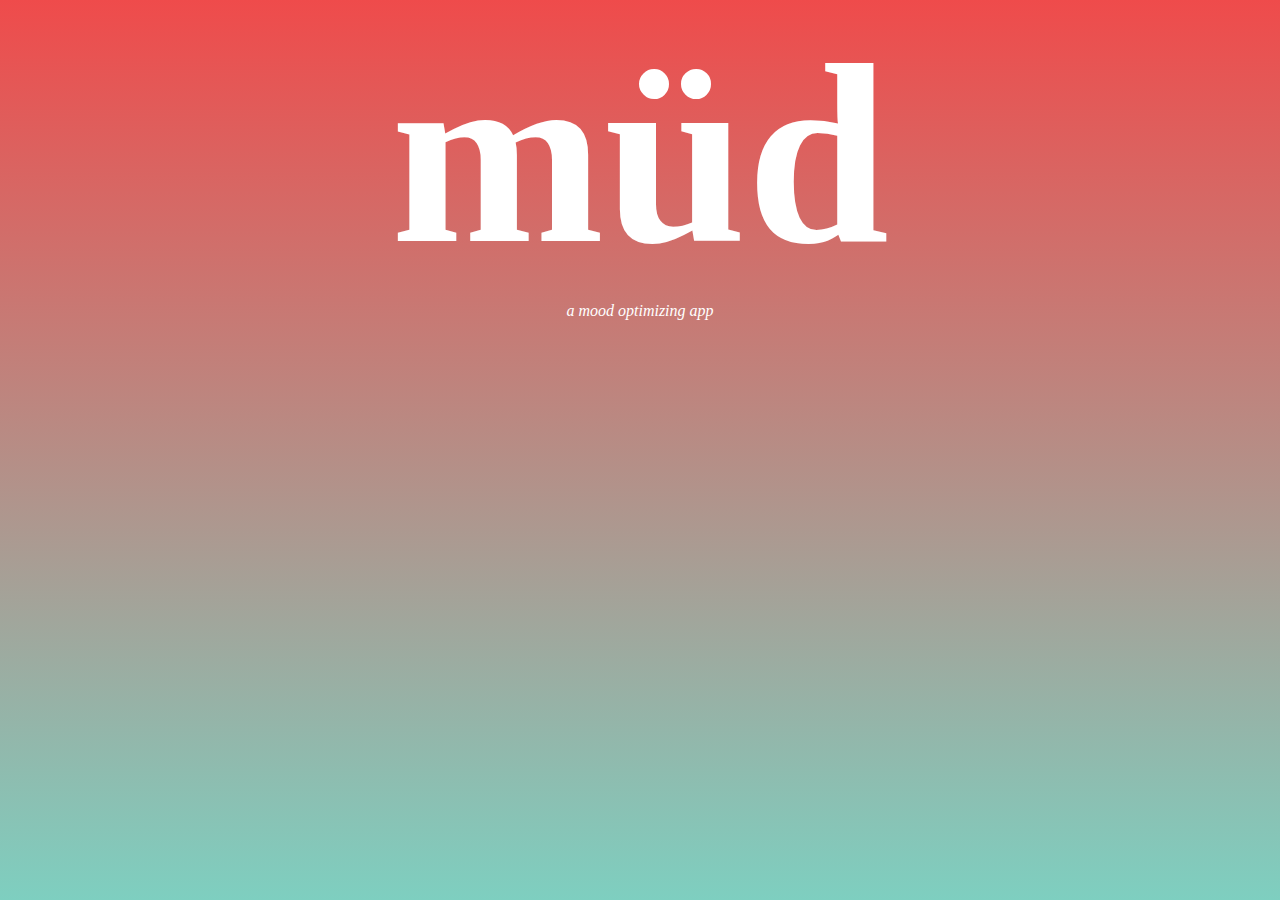
==== public/index.html @ 8aef66c0 "Created basic placeholder site" ====
<html><head></head><body style="
    background: linear-gradient(180deg, #EF4B4B, #7ECFC0);
    display: flex;
    flex-direction: column;
    align-items: center;
">


    <div style="
    font-size: 256px;
    font-family: &quot;roboto&quot;;
    font-weight: bold;
    color: white;
">müd</div>
    <i style="font-family: &quot;roboto&quot;;color: white;">a mood optimizing app</i>

</body></html>
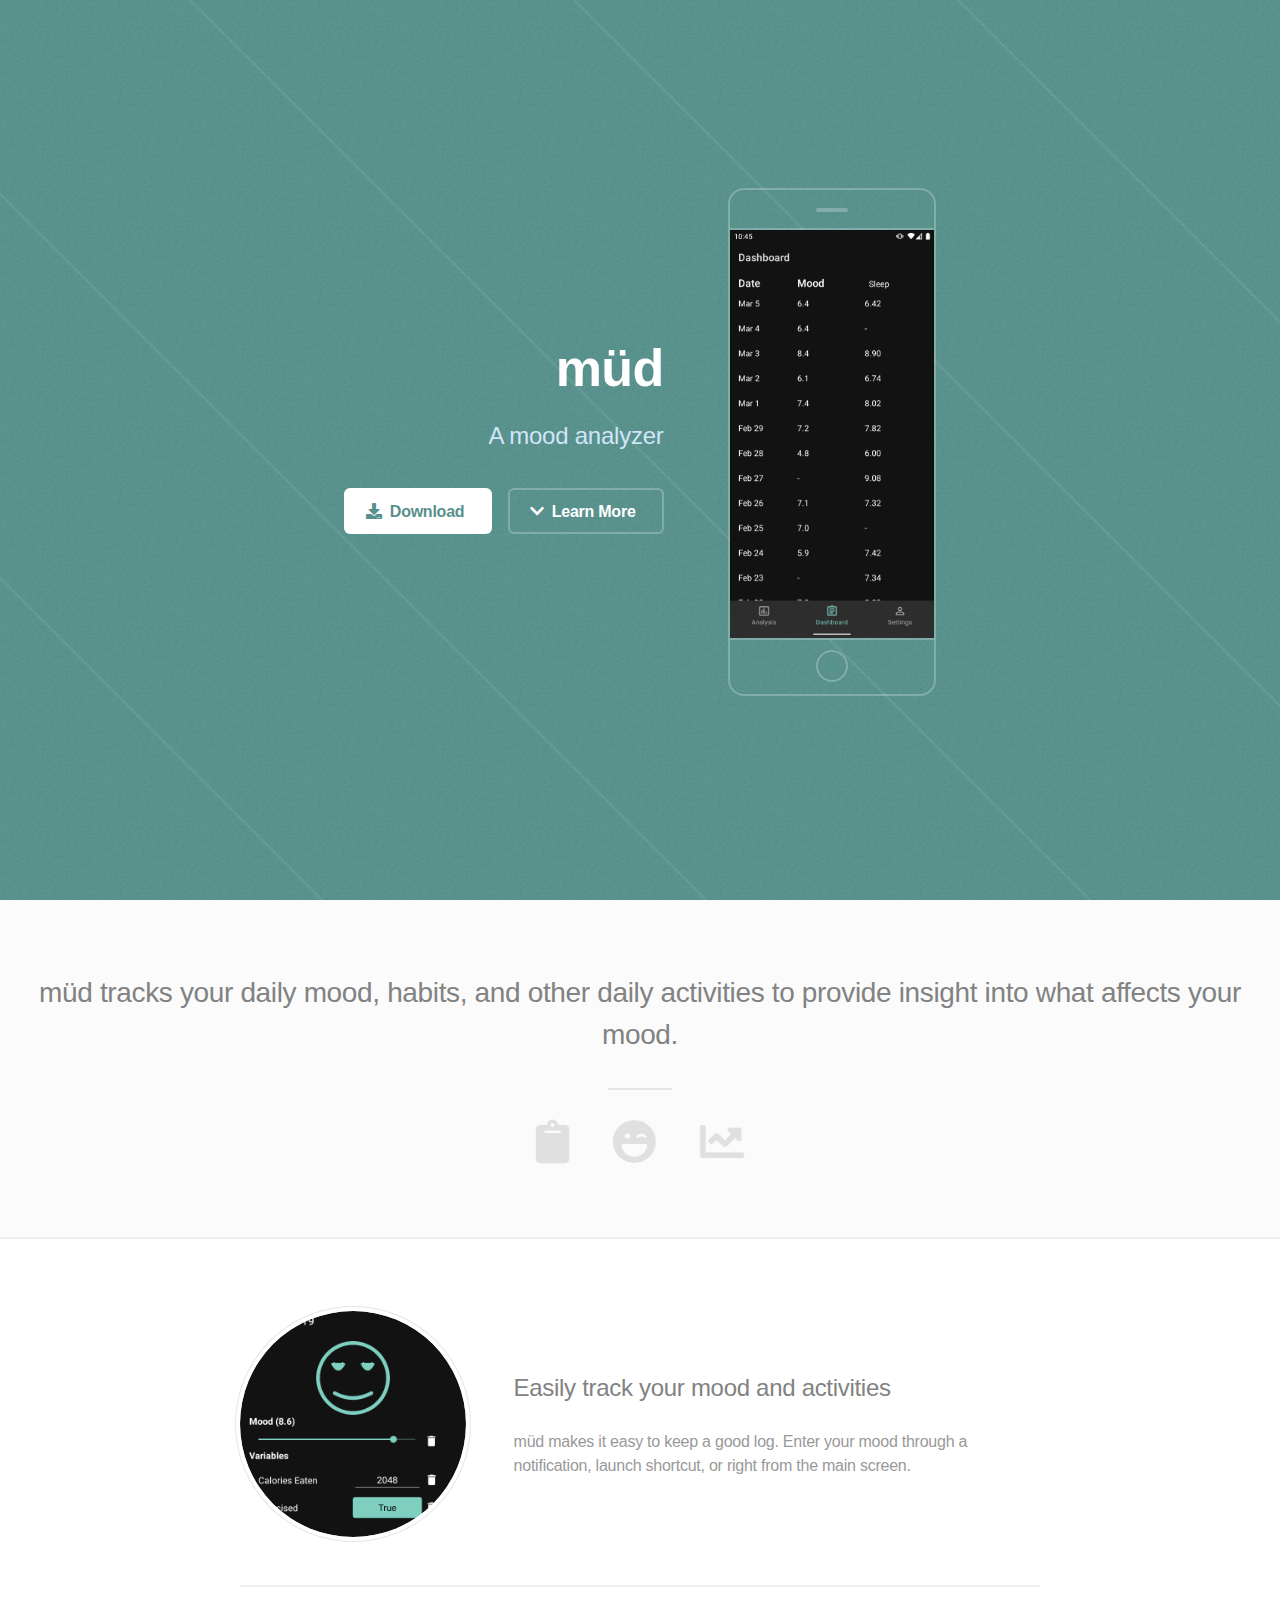
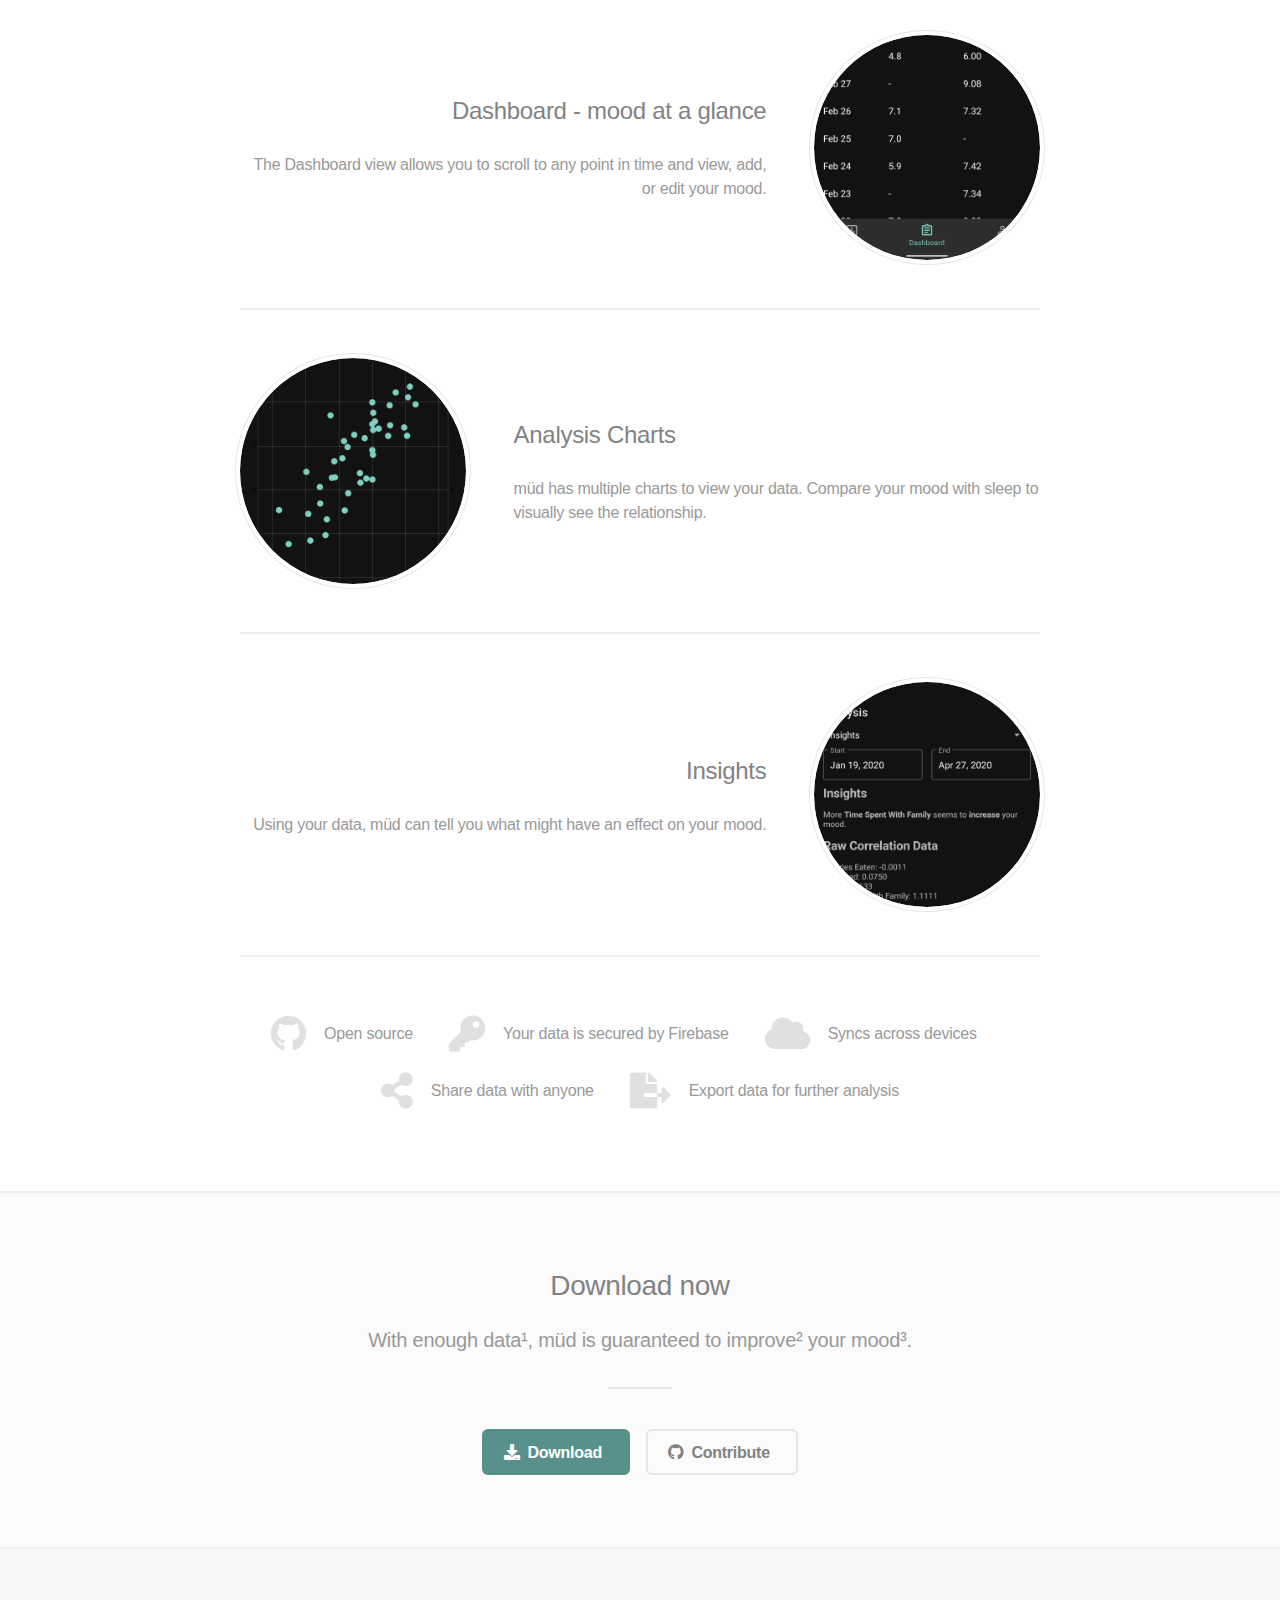
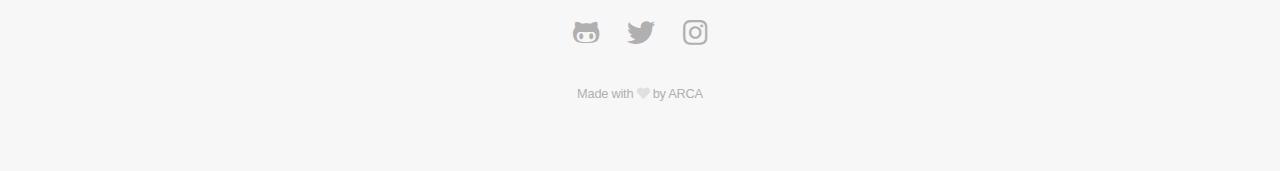
==== commit 41cbda31: "Update main site" ====
--- a/public/index.html
+++ b/public/index.html
@@ -1,17 +1,435 @@
-<html><head></head><body style="
-    background: linear-gradient(180deg, #EF4B4B, #7ECFC0);
-    display: flex;
-    flex-direction: column;
-    align-items: center;
-">
-
-
-    <div style="
-    font-size: 256px;
-    font-family: &quot;roboto&quot;;
-    font-weight: bold;
-    color: white;
-">müd</div>
-    <i style="font-family: &quot;roboto&quot;;color: white;">a mood optimizing app</i>
-
-</body></html>+<!DOCTYPE HTML>
+<!--
+	Fractal by HTML5 UP
+	html5up.net | @ajlkn
+	Free for personal and commercial use under the CCA 3.0 license (html5up.net/license)
+-->
+<html>
+	<head>
+		<title>müd by ARCA Industries</title>
+		<meta charset="utf-8" />
+		<meta name="viewport" content="width=device-width, initial-scale=1, user-scalable=no" />
+		<link rel="stylesheet" href="assets/css/main.css" />
+		<link rel="icon" type="image/png" href="assets/ic_launcher.png">
+		<noscript><link rel="stylesheet" href="assets/css/noscript.css" /></noscript>
+	</head>
+	<body class="is-preload">
+
+		<!-- Header -->
+			<header id="header">
+				<div class="content">
+					<h1><a href="#">müd</a></h1>
+					<p>A mood analyzer</p>
+					<ul class="actions">
+						<li><a href="https://github.com/ARCA-Industries/mud/releases/latest" class="button primary icon solid fa-download">Download</a></li>
+						<li><a href="#one" class="button icon solid fa-chevron-down scrolly">Learn More</a></li>
+					</ul>
+				</div>
+				<div class="image phone"><div class="inner"><img src="images/screen.png" alt="" /></div></div>
+			</header>
+
+		<!-- One -->
+			<section id="one" class="wrapper style2 special">
+				<header class="major">
+					<h2>müd tracks your daily mood, habits, and other daily activities to provide insight into what affects your mood.</h2>
+				</header>
+				<ul class="icons major">
+					<li><span class="icon solid fa-clipboard"><span class="label">Clipboard</span></span></li>
+					<li><span class="icon solid fa-laugh-wink"><span class="label">Smile</span></span></li>
+					<li><span class="icon solid fa-chart-line"><span class="label">Analytics</span></span></li>
+				</ul>
+			</section>
+
+		<!-- Two -->
+			<section id="two" class="wrapper">
+				<div class="inner alt">
+					<section class="spotlight">
+						<div class="image"><img src="images/pic01.png" alt="" /></div>
+						<div class="content">
+							<h3>Easily track your mood and activities</h3>
+							<p>müd makes it easy to keep a good log. Enter your mood through a notification, launch shortcut, or right from the main screen.</p>
+						</div>
+					</section>
+					<section class="spotlight">
+						<div class="image"><img src="images/pic02.png" alt="" /></div>
+						<div class="content">
+							<h3>Dashboard - mood at a glance</h3>
+							<p>The Dashboard view allows you to scroll to any point in time and view, add, or edit your mood.</p>
+						</div>
+					</section>
+					<section class="spotlight">
+						<div class="image"><img src="images/pic03.png" alt="" /></div>
+						<div class="content">
+							<h3>Analysis Charts</h3>
+							<p>müd has multiple charts to view your data. Compare your mood with sleep to visually see the relationship.</p>
+						</div>
+					</section>				<section class="spotlight">
+						<div class="image"><img src="images/pic04.png" alt="" /></div>
+						<div class="content">
+							<h3>Insights</h3>
+							<p>Using your data, müd can tell you what might have an effect on your mood.</p>
+						</div>
+					</section>
+					<section class="special">
+						<ul class="icons labeled">
+							<li><span class="icon brands fa-github"><span class="label">Open source</span></span></li>
+							<li><span class="icon solid fa-key"><span class="label">Your data is secured by Firebase</span></span></li>
+							<li><span class="icon solid fa-cloud"><span class="label">Syncs across devices</span></span></li>
+							<li><span class="icon solid fa-share-alt"><span class="label">Share data with anyone</span></span></li>
+							<li><span class="icon solid fa-file-export"><span class="label">Export data for further analysis</span></span></li>
+						</ul>
+					</section>
+				</div>
+			</section>
+
+		<!-- Three -->
+			<section id="three" class="wrapper style2 special">
+				<header class="major">
+					<h2>Download now</h2>
+					<p>With enough data¹, müd is guaranteed to improve² your mood³.</p>
+				</header>
+				<ul class="actions special">
+					<li><a href="https://github.com/ARCA-Industries/mud/releases/latest" class="button primary icon solid fa-download">Download</a></li>
+					<li><a href="https://github.com/ARCA-Industries/mud/" class="button icon brands fa-github">Contribute</a></li>
+				</ul>
+			</section>
+
+		<!-- Four -->
+		<!--
+			<section id="four" class="wrapper">
+				<div class="inner">
+
+					<header class="major">
+						<h2>Elements</h2>
+					</header>
+
+					<section>
+						<h4>Text</h4>
+						<p>This is <b>bold</b> and this is <strong>strong</strong>. This is <i>italic</i> and this is <em>emphasized</em>.
+						This is <sup>superscript</sup> text and this is <sub>subscript</sub> text.
+						This is <u>underlined</u> and this is code: <code>for (;;) { ... }</code>. Finally, <a href="#">this is a link</a>.</p>
+						<hr />
+						<header>
+							<h4>Heading with a Subtitle</h4>
+							<p>Lorem ipsum dolor sit amet nullam id egestas urna aliquam</p>
+						</header>
+						<p>Nunc lacinia ante nunc ac lobortis. Interdum adipiscing gravida odio porttitor sem non mi integer non faucibus ornare mi ut ante amet placerat aliquet. Volutpat eu sed ante lacinia sapien lorem accumsan varius montes viverra nibh in adipiscing blandit tempus accumsan.</p>
+						<header>
+							<h5>Heading with a Subtitle</h5>
+							<p>Lorem ipsum dolor sit amet nullam id egestas urna aliquam</p>
+						</header>
+						<p>Nunc lacinia ante nunc ac lobortis. Interdum adipiscing gravida odio porttitor sem non mi integer non faucibus ornare mi ut ante amet placerat aliquet. Volutpat eu sed ante lacinia sapien lorem accumsan varius montes viverra nibh in adipiscing blandit tempus accumsan.</p>
+						<hr />
+						<h2>Heading Level 2</h2>
+						<h3>Heading Level 3</h3>
+						<h4>Heading Level 4</h4>
+						<h5>Heading Level 5</h5>
+						<h6>Heading Level 6</h6>
+						<hr />
+						<h5>Blockquote</h5>
+						<blockquote>Fringilla nisl. Donec accumsan interdum nisi, quis tincidunt felis sagittis eget tempus euismod. Vestibulum ante ipsum primis in faucibus vestibulum. Blandit adipiscing eu felis iaculis volutpat ac adipiscing accumsan faucibus. Vestibulum ante ipsum primis in faucibus lorem ipsum dolor sit amet nullam adipiscing eu felis.</blockquote>
+						<h5>Preformatted</h5>
+						<pre><code>i = 0;
+
+while (!deck.isInOrder()) {
+  print 'Iteration ' + i;
+  deck.shuffle();
+  i++;
+}
+
+print 'It took ' + i + ' iterations to sort the deck.';</code></pre>
+					</section>
+
+					<section>
+						<h4>Lists</h4>
+						<div class="row">
+							<div class="col-6 col-12-medium">
+								<h5>Unordered</h5>
+								<ul>
+									<li>Dolor pulvinar etiam.</li>
+									<li>Sagittis adipiscing.</li>
+									<li>Felis enim feugiat.</li>
+								</ul>
+								<h5>Alternate</h5>
+								<ul class="alt">
+									<li>Dolor pulvinar etiam.</li>
+									<li>Sagittis adipiscing.</li>
+									<li>Felis enim feugiat.</li>
+								</ul>
+							</div>
+							<div class="col-6 col-12-medium">
+								<h5>Ordered</h5>
+								<ol>
+									<li>Dolor pulvinar etiam.</li>
+									<li>Etiam vel felis viverra.</li>
+									<li>Felis enim feugiat.</li>
+									<li>Dolor pulvinar etiam.</li>
+									<li>Etiam vel felis lorem.</li>
+									<li>Felis enim et feugiat.</li>
+								</ol>
+								<h5>Icons</h5>
+								<ul class="icons">
+									<li><a href="#" class="icon brands fa-twitter"><span class="label">Twitter</span></a></li>
+									<li><a href="#" class="icon brands fa-facebook-f"><span class="label">Facebook</span></a></li>
+									<li><a href="#" class="icon brands fa-instagram"><span class="label">Instagram</span></a></li>
+									<li><a href="#" class="icon brands fa-github"><span class="label">Github</span></a></li>
+								</ul>
+							</div>
+						</div>
+						<h5>Actions</h5>
+						<div class="row">
+							<div class="col-6 col-12-medium">
+								<ul class="actions">
+									<li><a href="#" class="button primary">Default</a></li>
+									<li><a href="#" class="button">Default</a></li>
+								</ul>
+								<ul class="actions small">
+									<li><a href="#" class="button primary small">Small</a></li>
+									<li><a href="#" class="button small">Small</a></li>
+								</ul>
+								<ul class="actions stacked">
+									<li><a href="#" class="button primary">Default</a></li>
+									<li><a href="#" class="button">Default</a></li>
+								</ul>
+								<ul class="actions stacked">
+									<li><a href="#" class="button primary small">Small</a></li>
+									<li><a href="#" class="button small">Small</a></li>
+								</ul>
+							</div>
+							<div class="col-6 col-12-medium">
+								<ul class="actions stacked">
+									<li><a href="#" class="button primary fit">Default</a></li>
+									<li><a href="#" class="button fit">Default</a></li>
+								</ul>
+								<ul class="actions stacked">
+									<li><a href="#" class="button primary small fit">Small</a></li>
+									<li><a href="#" class="button small fit">Small</a></li>
+								</ul>
+							</div>
+						</div>
+					</section>
+
+					<section>
+						<h4>Table</h4>
+						<h5>Default</h5>
+						<div class="table-wrapper">
+							<table>
+								<thead>
+									<tr>
+										<th>Name</th>
+										<th>Description</th>
+										<th>Price</th>
+									</tr>
+								</thead>
+								<tbody>
+									<tr>
+										<td>Item One</td>
+										<td>Ante turpis integer aliquet porttitor.</td>
+										<td>29.99</td>
+									</tr>
+									<tr>
+										<td>Item Two</td>
+										<td>Vis ac commodo adipiscing arcu aliquet.</td>
+										<td>19.99</td>
+									</tr>
+									<tr>
+										<td>Item Three</td>
+										<td> Morbi faucibus arcu accumsan lorem.</td>
+										<td>29.99</td>
+									</tr>
+									<tr>
+										<td>Item Four</td>
+										<td>Vitae integer tempus condimentum.</td>
+										<td>19.99</td>
+									</tr>
+									<tr>
+										<td>Item Five</td>
+										<td>Ante turpis integer aliquet porttitor.</td>
+										<td>29.99</td>
+									</tr>
+								</tbody>
+								<tfoot>
+									<tr>
+										<td colspan="2"></td>
+										<td>100.00</td>
+									</tr>
+								</tfoot>
+							</table>
+						</div>
+
+						<h5>Alternate</h5>
+						<div class="table-wrapper">
+							<table class="alt">
+								<thead>
+									<tr>
+										<th>Name</th>
+										<th>Description</th>
+										<th>Price</th>
+									</tr>
+								</thead>
+								<tbody>
+									<tr>
+										<td>Item One</td>
+										<td>Ante turpis integer aliquet porttitor.</td>
+										<td>29.99</td>
+									</tr>
+									<tr>
+										<td>Item Two</td>
+										<td>Vis ac commodo adipiscing arcu aliquet.</td>
+										<td>19.99</td>
+									</tr>
+									<tr>
+										<td>Item Three</td>
+										<td> Morbi faucibus arcu accumsan lorem.</td>
+										<td>29.99</td>
+									</tr>
+									<tr>
+										<td>Item Four</td>
+										<td>Vitae integer tempus condimentum.</td>
+										<td>19.99</td>
+									</tr>
+									<tr>
+										<td>Item Five</td>
+										<td>Ante turpis integer aliquet porttitor.</td>
+										<td>29.99</td>
+									</tr>
+								</tbody>
+								<tfoot>
+									<tr>
+										<td colspan="2"></td>
+										<td>100.00</td>
+									</tr>
+								</tfoot>
+							</table>
+						</div>
+					</section>
+
+					<section>
+						<h4>Buttons</h4>
+						<ul class="actions">
+							<li><a href="#" class="button primary">Primary</a></li>
+							<li><a href="#" class="button">Default</a></li>
+						</ul>
+						<ul class="actions">
+							<li><a href="#" class="button large">Large</a></li>
+							<li><a href="#" class="button">Default</a></li>
+							<li><a href="#" class="button small">Small</a></li>
+						</ul>
+						<ul class="actions fit">
+							<li><a href="#" class="button fit">Fit</a></li>
+							<li><a href="#" class="button primary fit">Fit</a></li>
+							<li><a href="#" class="button fit">Fit</a></li>
+						</ul>
+						<ul class="actions fit small">
+							<li><a href="#" class="button primary fit small">Fit + Small</a></li>
+							<li><a href="#" class="button fit small">Fit + Small</a></li>
+							<li><a href="#" class="button primary fit small">Fit + Small</a></li>
+						</ul>
+						<ul class="actions">
+							<li><a href="#" class="button primary icon solid fa-download">Icon</a></li>
+							<li><a href="#" class="button icon solid fa-download">Icon</a></li>
+						</ul>
+						<ul class="actions">
+							<li><span class="button primary disabled">Disabled</span></li>
+							<li><span class="button disabled">Disabled</span></li>
+						</ul>
+					</section>
+
+					<section>
+						<h4>Form</h4>
+						<form method="post" action="#">
+							<div class="row gtr-uniform">
+								<div class="col-6 col-12-xsmall">
+									<input type="text" name="demo-name" id="demo-name" value="" placeholder="Name" />
+								</div>
+								<div class="col-6 col-12-xsmall">
+									<input type="email" name="demo-email" id="demo-email" value="" placeholder="Email" />
+								</div>
+								<div class="col-12">
+									<select name="demo-category" id="demo-category">
+										<option value="">- Category -</option>
+										<option value="1">Manufacturing</option>
+										<option value="1">Shipping</option>
+										<option value="1">Administration</option>
+										<option value="1">Human Resources</option>
+									</select>
+								</div>
+								<div class="col-4 col-12-small">
+									<input type="radio" id="demo-priority-low" name="demo-priority" checked>
+									<label for="demo-priority-low">Low</label>
+								</div>
+								<div class="col-4 col-12-small">
+									<input type="radio" id="demo-priority-normal" name="demo-priority">
+									<label for="demo-priority-normal">Normal</label>
+								</div>
+								<div class="col-4 col-12-small">
+									<input type="radio" id="demo-priority-high" name="demo-priority">
+									<label for="demo-priority-high">High</label>
+								</div>
+								<div class="col-6 col-12-small">
+									<input type="checkbox" id="demo-copy" name="demo-copy">
+									<label for="demo-copy">Email me a copy</label>
+								</div>
+								<div class="col-6 col-12-small">
+									<input type="checkbox" id="demo-human" name="demo-human" checked>
+									<label for="demo-human">Not a robot</label>
+								</div>
+								<div class="col-12">
+									<textarea name="demo-message" id="demo-message" placeholder="Enter your message" rows="6"></textarea>
+								</div>
+								<div class="col-12">
+									<ul class="actions">
+										<li><input type="submit" value="Send Message" class="primary" /></li>
+										<li><input type="reset" value="Reset" /></li>
+									</ul>
+								</div>
+							</div>
+						</form>
+					</section>
+
+					<section>
+						<h4>Image</h4>
+						<h5>Fit</h5>
+						<div class="box alt">
+							<div class="row gtr-uniform">
+								<div class="col-12"><span class="image fit"><img src="images/pic04.jpg" alt="" /></span></div>
+								<div class="col-4"><span class="image fit"><img src="images/pic01.jpg" alt="" /></span></div>
+								<div class="col-4"><span class="image fit"><img src="images/pic02.jpg" alt="" /></span></div>
+								<div class="col-4"><span class="image fit"><img src="images/pic03.jpg" alt="" /></span></div>
+								<div class="col-4"><span class="image fit"><img src="images/pic02.jpg" alt="" /></span></div>
+								<div class="col-4"><span class="image fit"><img src="images/pic03.jpg" alt="" /></span></div>
+								<div class="col-4"><span class="image fit"><img src="images/pic01.jpg" alt="" /></span></div>
+								<div class="col-4"><span class="image fit"><img src="images/pic03.jpg" alt="" /></span></div>
+								<div class="col-4"><span class="image fit"><img src="images/pic01.jpg" alt="" /></span></div>
+								<div class="col-4"><span class="image fit"><img src="images/pic02.jpg" alt="" /></span></div>
+							</div>
+						</div>
+						<h5>Left &amp; Right</h5>
+						<p><span class="image left"><img src="images/pic05.jpg" alt="" /></span>Fringilla nisl. Donec accumsan interdum nisi, quis tincidunt felis sagittis eget. tempus euismod. Vestibulum ante ipsum primis in faucibus vestibulum. Blandit adipiscing eu felis iaculis volutpat ac adipiscing accumsan eu faucibus. Integer ac pellentesque praesent tincidunt felis sagittis eget. tempus euismod. Vestibulum ante ipsum primis in faucibus vestibulum. Blandit adipiscing eu felis iaculis volutpat ac adipiscing accumsan eu faucibus. Integer ac pellentesque praesent. Donec accumsan interdum nisi, quis tincidunt felis sagittis eget. tempus euismod. Vestibulum ante ipsum primis in faucibus vestibulum. Blandit adipiscing eu felis iaculis volutpat ac adipiscing accumsan eu faucibus. Integer ac pellentesque praesent tincidunt felis sagittis eget. tempus euismod. Vestibulum ante ipsum primis in faucibus vestibulum. Blandit adipiscing eu felis iaculis volutpat ac adipiscing accumsan eu faucibus. Integer ac pellentesque praesent. Blandit adipiscing eu felis iaculis volutpat ac adipiscing accumsan eu faucibus. Integer ac pellentesque praesent tincidunt felis sagittis eget. tempus euismod. Vestibulum ante ipsum primis in faucibus vestibulum. Blandit adipiscing eu felis iaculis volutpat ac adipiscing accumsan eu faucibus. Integer ac pellentesque praesent.</p>
+						<p><span class="image right"><img src="images/pic05.jpg" alt="" /></span>Fringilla nisl. Donec accumsan interdum nisi, quis tincidunt felis sagittis eget. tempus euismod. Vestibulum ante ipsum primis in faucibus vestibulum. Blandit adipiscing eu felis iaculis volutpat ac adipiscing accumsan eu faucibus. Integer ac pellentesque praesent tincidunt felis sagittis eget. tempus euismod. Vestibulum ante ipsum primis in faucibus vestibulum. Blandit adipiscing eu felis iaculis volutpat ac adipiscing accumsan eu faucibus. Integer ac pellentesque praesent. Donec accumsan interdum nisi, quis tincidunt felis sagittis eget. tempus euismod. Vestibulum ante ipsum primis in faucibus vestibulum. Blandit adipiscing eu felis iaculis volutpat ac adipiscing accumsan eu faucibus. Integer ac pellentesque praesent tincidunt felis sagittis eget. tempus euismod. Vestibulum ante ipsum primis in faucibus vestibulum. Blandit adipiscing eu felis iaculis volutpat ac adipiscing accumsan eu faucibus. Integer ac pellentesque praesent. Blandit adipiscing eu felis iaculis volutpat ac adipiscing accumsan eu faucibus. Integer ac pellentesque praesent tincidunt felis sagittis eget. tempus euismod. Vestibulum ante ipsum primis in faucibus vestibulum. Blandit adipiscing eu felis iaculis volutpat ac adipiscing accumsan eu faucibus. Integer ac pellentesque praesent.</p>
+					</section>
+
+				</div>
+			</section>
+		-->
+
+		<!-- Footer -->
+			<footer id="footer">
+				<ul class="icons">
+					<li><a href="https://github.com/ARCA-Industries" class="icon brands fa-github-alt"><span class="label">GitHub</span></a></li>
+					<li><a href="#" class="icon brands fa-twitter"><span class="label">Twitter</span></a></li>
+					<li><a href="#" class="icon brands fa-instagram"><span class="label">Instagram</span></a></li>
+				</ul>
+				<p class="copyright">Made with <span class="icon solid fa-heart"></span> by ARCA</p>
+			</footer>
+
+		<!-- Scripts -->
+			<script src="assets/js/jquery.min.js"></script>
+			<script src="assets/js/jquery.scrolly.min.js"></script>
+			<script src="assets/js/browser.min.js"></script>
+			<script src="assets/js/breakpoints.min.js"></script>
+			<script src="assets/js/util.js"></script>
+			<script src="assets/js/main.js"></script>
+
+	</body>
+</html>--- a/public/assets/css/main.css
+++ b/public/assets/css/main.css
@@ -0,0 +1,4149 @@
+@import url(fontawesome-all.min.css);
+
+/*
+	Fractal by HTML5 UP
+	html5up.net | @ajlkn
+	Free for personal and commercial use under the CCA 3.0 license (html5up.net/license)
+*/
+
+html, body, div, span, applet, object,
+iframe, h1, h2, h3, h4, h5, h6, p, blockquote,
+pre, a, abbr, acronym, address, big, cite,
+code, del, dfn, em, img, ins, kbd, q, s, samp,
+small, strike, strong, sub, sup, tt, var, b,
+u, i, center, dl, dt, dd, ol, ul, li, fieldset,
+form, label, legend, table, caption, tbody,
+tfoot, thead, tr, th, td, article, aside,
+canvas, details, embed, figure, figcaption,
+footer, header, hgroup, menu, nav, output, ruby,
+section, summary, time, mark, audio, video {
+	margin: 0;
+	padding: 0;
+	border: 0;
+	font-size: 100%;
+	font: inherit;
+	vertical-align: baseline;}
+
+article, aside, details, figcaption, figure,
+footer, header, hgroup, menu, nav, section {
+	display: block;}
+
+body {
+	line-height: 1;
+}
+
+ol, ul {
+	list-style: none;
+}
+
+blockquote, q {
+	quotes: none;
+}
+
+	blockquote:before, blockquote:after, q:before, q:after {
+		content: '';
+		content: none;
+	}
+
+table {
+	border-collapse: collapse;
+	border-spacing: 0;
+}
+
+body {
+	-webkit-text-size-adjust: none;
+}
+
+mark {
+	background-color: transparent;
+	color: inherit;
+}
+
+input::-moz-focus-inner {
+	border: 0;
+	padding: 0;
+}
+
+input, select, textarea {
+	-moz-appearance: none;
+	-webkit-appearance: none;
+	-ms-appearance: none;
+	appearance: none;
+}
+
+/* Basic */
+
+	@-ms-viewport {
+		width: device-width;
+	}
+
+	body {
+		-ms-overflow-style: scrollbar;
+	}
+
+	@media screen and (max-width: 360px) {
+
+		html, body {
+			min-width: 320px;
+		}
+
+	}
+
+	html {
+		box-sizing: border-box;
+	}
+
+	*, *:before, *:after {
+		box-sizing: inherit;
+	}
+
+	body {
+		background: #ffffff;
+	}
+
+		body.is-preload *, body.is-preload *:before, body.is-preload *:after {
+			-moz-animation: none !important;
+			-webkit-animation: none !important;
+			-ms-animation: none !important;
+			animation: none !important;
+			-moz-transition: none !important;
+			-webkit-transition: none !important;
+			-ms-transition: none !important;
+			transition: none !important;
+		}
+
+/* Type */
+
+	body {
+		color: #999999;
+	}
+
+	html, input, select, textarea {
+		font-size: 16pt;
+	}
+
+		@media screen and (max-width: 1680px) {
+
+			html, input, select, textarea {
+				font-size: 13pt;
+			}
+
+		}
+
+		@media screen and (max-width: 1280px) {
+
+			html, input, select, textarea {
+				font-size: 12pt;
+			}
+
+		}
+
+		@media screen and (max-width: 360px) {
+
+			html, input, select, textarea {
+				font-size: 11pt;
+			}
+
+		}
+
+	body, input, select, textarea {
+		font-family: Arial, Helvetica, sans-serif;
+		font-weight: normal;
+		line-height: 1.5em;
+		letter-spacing: -0.015em;
+	}
+
+	a {
+		-moz-transition: color 0.2s ease-in-out, border-bottom-color 0.2s ease-in-out;
+		-webkit-transition: color 0.2s ease-in-out, border-bottom-color 0.2s ease-in-out;
+		-ms-transition: color 0.2s ease-in-out, border-bottom-color 0.2s ease-in-out;
+		transition: color 0.2s ease-in-out, border-bottom-color 0.2s ease-in-out;
+		text-decoration: none;
+		border-bottom: dotted 1px;
+	}
+
+		a:hover {
+			border-bottom-color: transparent !important;
+		}
+
+	strong, b {
+		font-weight: bold;
+	}
+
+	em, i {
+		font-style: italic;
+	}
+
+	p {
+		margin: 0 0 2em 0;
+	}
+
+	h1, h2, h3, h4, h5, h6 {
+		font-weight: normal;
+		line-height: 1em;
+		margin: 0 0 1em 0;
+		letter-spacing: -0.0125em;
+	}
+
+		h1 a, h2 a, h3 a, h4 a, h5 a, h6 a {
+			color: inherit;
+			text-decoration: none;
+			border-bottom: none;
+		}
+
+		@media screen and (max-width: 980px) {
+
+			h1 br, h2 br, h3 br, h4 br, h5 br, h6 br {
+				display: none;
+			}
+
+		}
+
+	h2 {
+		font-size: 1.75em;
+		line-height: 1.5em;
+	}
+
+	h3 {
+		font-size: 1.5em;
+		line-height: 1.5em;
+	}
+
+	h4 {
+		font-size: 1.1em;
+		line-height: 1.5em;
+	}
+
+	h5 {
+		font-size: 0.9em;
+		line-height: 1.5em;
+	}
+
+	h6 {
+		font-size: 0.7em;
+		line-height: 1.5em;
+	}
+
+	@media screen and (max-width: 736px) {
+
+		h2 {
+			font-size: 1.25em;
+		}
+
+		h3 {
+			font-size: 1.2em;
+		}
+
+		h4 {
+			font-size: 1em;
+		}
+
+	}
+
+	sub {
+		font-size: 0.8em;
+		position: relative;
+		top: 0.5em;
+	}
+
+	sup {
+		font-size: 0.8em;
+		position: relative;
+		top: -0.5em;
+	}
+
+	blockquote {
+		border-left-style: solid;
+		border-left-width: 4px;
+		font-style: italic;
+		margin: 0 0 2em 0;
+		padding: 0.5em 0 0.5em 2em;
+	}
+
+	code {
+		border-radius: 6px;
+		border-style: solid;
+		border-width: 1px;
+		font-family: "Courier New", monospace;
+		font-size: 0.9em;
+		margin: 0 0.25em;
+		padding: 0.25em 0.65em;
+	}
+
+	pre {
+		-webkit-overflow-scrolling: touch;
+		font-family: "Courier New", monospace;
+		font-size: 0.9em;
+		margin: 0 0 2em 0;
+	}
+
+		pre code {
+			display: block;
+			line-height: 1.75em;
+			padding: 1em 1.5em;
+			overflow-x: auto;
+		}
+
+	hr {
+		border: 0;
+		border-bottom-style: solid;
+		border-bottom-width: 1px;
+		margin: 2em 0;
+	}
+
+		hr.major {
+			margin: 3em 0;
+		}
+
+	.align-left {
+		text-align: left;
+	}
+
+	.align-center {
+		text-align: center;
+	}
+
+	.align-right {
+		text-align: right;
+	}
+
+	input, select, textarea {
+		color: #999999;
+	}
+
+	a {
+		color: inherit;
+		border-bottom-color: #d6d6d6;
+	}
+
+		a:hover {
+			color: #58918C;
+		}
+
+	strong, b {
+		color: #828282;
+	}
+
+	h1, h2, h3, h4, h5, h6 {
+		color: #828282;
+	}
+
+	blockquote {
+		border-left-color: #e6e6e6;
+	}
+
+	code {
+		background: rgba(144, 144, 144, 0.075);
+		border-color: #e6e6e6;
+	}
+
+	hr {
+		border-bottom-color: #e6e6e6;
+	}
+
+/* Row */
+
+	.row {
+		display: flex;
+		flex-wrap: wrap;
+		box-sizing: border-box;
+		align-items: stretch;
+	}
+
+		.row > * {
+			box-sizing: border-box;
+		}
+
+		.row.gtr-uniform > * > :last-child {
+			margin-bottom: 0;
+		}
+
+		.row.aln-left {
+			justify-content: flex-start;
+		}
+
+		.row.aln-center {
+			justify-content: center;
+		}
+
+		.row.aln-right {
+			justify-content: flex-end;
+		}
+
+		.row.aln-top {
+			align-items: flex-start;
+		}
+
+		.row.aln-middle {
+			align-items: center;
+		}
+
+		.row.aln-bottom {
+			align-items: flex-end;
+		}
+
+		.row > .imp {
+			order: -1;
+		}
+
+		.row > .col-1 {
+			width: 8.33333%;
+		}
+
+		.row > .off-1 {
+			margin-left: 8.33333%;
+		}
+
+		.row > .col-2 {
+			width: 16.66667%;
+		}
+
+		.row > .off-2 {
+			margin-left: 16.66667%;
+		}
+
+		.row > .col-3 {
+			width: 25%;
+		}
+
+		.row > .off-3 {
+			margin-left: 25%;
+		}
+
+		.row > .col-4 {
+			width: 33.33333%;
+		}
+
+		.row > .off-4 {
+			margin-left: 33.33333%;
+		}
+
+		.row > .col-5 {
+			width: 41.66667%;
+		}
+
+		.row > .off-5 {
+			margin-left: 41.66667%;
+		}
+
+		.row > .col-6 {
+			width: 50%;
+		}
+
+		.row > .off-6 {
+			margin-left: 50%;
+		}
+
+		.row > .col-7 {
+			width: 58.33333%;
+		}
+
+		.row > .off-7 {
+			margin-left: 58.33333%;
+		}
+
+		.row > .col-8 {
+			width: 66.66667%;
+		}
+
+		.row > .off-8 {
+			margin-left: 66.66667%;
+		}
+
+		.row > .col-9 {
+			width: 75%;
+		}
+
+		.row > .off-9 {
+			margin-left: 75%;
+		}
+
+		.row > .col-10 {
+			width: 83.33333%;
+		}
+
+		.row > .off-10 {
+			margin-left: 83.33333%;
+		}
+
+		.row > .col-11 {
+			width: 91.66667%;
+		}
+
+		.row > .off-11 {
+			margin-left: 91.66667%;
+		}
+
+		.row > .col-12 {
+			width: 100%;
+		}
+
+		.row > .off-12 {
+			margin-left: 100%;
+		}
+
+		.row.gtr-0 {
+			margin-top: 0;
+			margin-left: 0em;
+		}
+
+			.row.gtr-0 > * {
+				padding: 0 0 0 0em;
+			}
+
+			.row.gtr-0.gtr-uniform {
+				margin-top: 0em;
+			}
+
+				.row.gtr-0.gtr-uniform > * {
+					padding-top: 0em;
+				}
+
+		.row.gtr-25 {
+			margin-top: 0;
+			margin-left: -0.375em;
+		}
+
+			.row.gtr-25 > * {
+				padding: 0 0 0 0.375em;
+			}
+
+			.row.gtr-25.gtr-uniform {
+				margin-top: -0.375em;
+			}
+
+				.row.gtr-25.gtr-uniform > * {
+					padding-top: 0.375em;
+				}
+
+		.row.gtr-50 {
+			margin-top: 0;
+			margin-left: -0.75em;
+		}
+
+			.row.gtr-50 > * {
+				padding: 0 0 0 0.75em;
+			}
+
+			.row.gtr-50.gtr-uniform {
+				margin-top: -0.75em;
+			}
+
+				.row.gtr-50.gtr-uniform > * {
+					padding-top: 0.75em;
+				}
+
+		.row {
+			margin-top: 0;
+			margin-left: -1.5em;
+		}
+
+			.row > * {
+				padding: 0 0 0 1.5em;
+			}
+
+			.row.gtr-uniform {
+				margin-top: -1.5em;
+			}
+
+				.row.gtr-uniform > * {
+					padding-top: 1.5em;
+				}
+
+		.row.gtr-150 {
+			margin-top: 0;
+			margin-left: -2.25em;
+		}
+
+			.row.gtr-150 > * {
+				padding: 0 0 0 2.25em;
+			}
+
+			.row.gtr-150.gtr-uniform {
+				margin-top: -2.25em;
+			}
+
+				.row.gtr-150.gtr-uniform > * {
+					padding-top: 2.25em;
+				}
+
+		.row.gtr-200 {
+			margin-top: 0;
+			margin-left: -3em;
+		}
+
+			.row.gtr-200 > * {
+				padding: 0 0 0 3em;
+			}
+
+			.row.gtr-200.gtr-uniform {
+				margin-top: -3em;
+			}
+
+				.row.gtr-200.gtr-uniform > * {
+					padding-top: 3em;
+				}
+
+		@media screen and (max-width: 1680px) {
+
+			.row {
+				display: flex;
+				flex-wrap: wrap;
+				box-sizing: border-box;
+				align-items: stretch;
+			}
+
+				.row > * {
+					box-sizing: border-box;
+				}
+
+				.row.gtr-uniform > * > :last-child {
+					margin-bottom: 0;
+				}
+
+				.row.aln-left {
+					justify-content: flex-start;
+				}
+
+				.row.aln-center {
+					justify-content: center;
+				}
+
+				.row.aln-right {
+					justify-content: flex-end;
+				}
+
+				.row.aln-top {
+					align-items: flex-start;
+				}
+
+				.row.aln-middle {
+					align-items: center;
+				}
+
+				.row.aln-bottom {
+					align-items: flex-end;
+				}
+
+				.row > .imp-xlarge {
+					order: -1;
+				}
+
+				.row > .col-1-xlarge {
+					width: 8.33333%;
+				}
+
+				.row > .off-1-xlarge {
+					margin-left: 8.33333%;
+				}
+
+				.row > .col-2-xlarge {
+					width: 16.66667%;
+				}
+
+				.row > .off-2-xlarge {
+					margin-left: 16.66667%;
+				}
+
+				.row > .col-3-xlarge {
+					width: 25%;
+				}
+
+				.row > .off-3-xlarge {
+					margin-left: 25%;
+				}
+
+				.row > .col-4-xlarge {
+					width: 33.33333%;
+				}
+
+				.row > .off-4-xlarge {
+					margin-left: 33.33333%;
+				}
+
+				.row > .col-5-xlarge {
+					width: 41.66667%;
+				}
+
+				.row > .off-5-xlarge {
+					margin-left: 41.66667%;
+				}
+
+				.row > .col-6-xlarge {
+					width: 50%;
+				}
+
+				.row > .off-6-xlarge {
+					margin-left: 50%;
+				}
+
+				.row > .col-7-xlarge {
+					width: 58.33333%;
+				}
+
+				.row > .off-7-xlarge {
+					margin-left: 58.33333%;
+				}
+
+				.row > .col-8-xlarge {
+					width: 66.66667%;
+				}
+
+				.row > .off-8-xlarge {
+					margin-left: 66.66667%;
+				}
+
+				.row > .col-9-xlarge {
+					width: 75%;
+				}
+
+				.row > .off-9-xlarge {
+					margin-left: 75%;
+				}
+
+				.row > .col-10-xlarge {
+					width: 83.33333%;
+				}
+
+				.row > .off-10-xlarge {
+					margin-left: 83.33333%;
+				}
+
+				.row > .col-11-xlarge {
+					width: 91.66667%;
+				}
+
+				.row > .off-11-xlarge {
+					margin-left: 91.66667%;
+				}
+
+				.row > .col-12-xlarge {
+					width: 100%;
+				}
+
+				.row > .off-12-xlarge {
+					margin-left: 100%;
+				}
+
+				.row.gtr-0 {
+					margin-top: 0;
+					margin-left: 0em;
+				}
+
+					.row.gtr-0 > * {
+						padding: 0 0 0 0em;
+					}
+
+					.row.gtr-0.gtr-uniform {
+						margin-top: 0em;
+					}
+
+						.row.gtr-0.gtr-uniform > * {
+							padding-top: 0em;
+						}
+
+				.row.gtr-25 {
+					margin-top: 0;
+					margin-left: -0.375em;
+				}
+
+					.row.gtr-25 > * {
+						padding: 0 0 0 0.375em;
+					}
+
+					.row.gtr-25.gtr-uniform {
+						margin-top: -0.375em;
+					}
+
+						.row.gtr-25.gtr-uniform > * {
+							padding-top: 0.375em;
+						}
+
+				.row.gtr-50 {
+					margin-top: 0;
+					margin-left: -0.75em;
+				}
+
+					.row.gtr-50 > * {
+						padding: 0 0 0 0.75em;
+					}
+
+					.row.gtr-50.gtr-uniform {
+						margin-top: -0.75em;
+					}
+
+						.row.gtr-50.gtr-uniform > * {
+							padding-top: 0.75em;
+						}
+
+				.row {
+					margin-top: 0;
+					margin-left: -1.5em;
+				}
+
+					.row > * {
+						padding: 0 0 0 1.5em;
+					}
+
+					.row.gtr-uniform {
+						margin-top: -1.5em;
+					}
+
+						.row.gtr-uniform > * {
+							padding-top: 1.5em;
+						}
+
+				.row.gtr-150 {
+					margin-top: 0;
+					margin-left: -2.25em;
+				}
+
+					.row.gtr-150 > * {
+						padding: 0 0 0 2.25em;
+					}
+
+					.row.gtr-150.gtr-uniform {
+						margin-top: -2.25em;
+					}
+
+						.row.gtr-150.gtr-uniform > * {
+							padding-top: 2.25em;
+						}
+
+				.row.gtr-200 {
+					margin-top: 0;
+					margin-left: -3em;
+				}
+
+					.row.gtr-200 > * {
+						padding: 0 0 0 3em;
+					}
+
+					.row.gtr-200.gtr-uniform {
+						margin-top: -3em;
+					}
+
+						.row.gtr-200.gtr-uniform > * {
+							padding-top: 3em;
+						}
+
+		}
+
+		@media screen and (max-width: 1280px) {
+
+			.row {
+				display: flex;
+				flex-wrap: wrap;
+				box-sizing: border-box;
+				align-items: stretch;
+			}
+
+				.row > * {
+					box-sizing: border-box;
+				}
+
+				.row.gtr-uniform > * > :last-child {
+					margin-bottom: 0;
+				}
+
+				.row.aln-left {
+					justify-content: flex-start;
+				}
+
+				.row.aln-center {
+					justify-content: center;
+				}
+
+				.row.aln-right {
+					justify-content: flex-end;
+				}
+
+				.row.aln-top {
+					align-items: flex-start;
+				}
+
+				.row.aln-middle {
+					align-items: center;
+				}
+
+				.row.aln-bottom {
+					align-items: flex-end;
+				}
+
+				.row > .imp-large {
+					order: -1;
+				}
+
+				.row > .col-1-large {
+					width: 8.33333%;
+				}
+
+				.row > .off-1-large {
+					margin-left: 8.33333%;
+				}
+
+				.row > .col-2-large {
+					width: 16.66667%;
+				}
+
+				.row > .off-2-large {
+					margin-left: 16.66667%;
+				}
+
+				.row > .col-3-large {
+					width: 25%;
+				}
+
+				.row > .off-3-large {
+					margin-left: 25%;
+				}
+
+				.row > .col-4-large {
+					width: 33.33333%;
+				}
+
+				.row > .off-4-large {
+					margin-left: 33.33333%;
+				}
+
+				.row > .col-5-large {
+					width: 41.66667%;
+				}
+
+				.row > .off-5-large {
+					margin-left: 41.66667%;
+				}
+
+				.row > .col-6-large {
+					width: 50%;
+				}
+
+				.row > .off-6-large {
+					margin-left: 50%;
+				}
+
+				.row > .col-7-large {
+					width: 58.33333%;
+				}
+
+				.row > .off-7-large {
+					margin-left: 58.33333%;
+				}
+
+				.row > .col-8-large {
+					width: 66.66667%;
+				}
+
+				.row > .off-8-large {
+					margin-left: 66.66667%;
+				}
+
+				.row > .col-9-large {
+					width: 75%;
+				}
+
+				.row > .off-9-large {
+					margin-left: 75%;
+				}
+
+				.row > .col-10-large {
+					width: 83.33333%;
+				}
+
+				.row > .off-10-large {
+					margin-left: 83.33333%;
+				}
+
+				.row > .col-11-large {
+					width: 91.66667%;
+				}
+
+				.row > .off-11-large {
+					margin-left: 91.66667%;
+				}
+
+				.row > .col-12-large {
+					width: 100%;
+				}
+
+				.row > .off-12-large {
+					margin-left: 100%;
+				}
+
+				.row.gtr-0 {
+					margin-top: 0;
+					margin-left: 0em;
+				}
+
+					.row.gtr-0 > * {
+						padding: 0 0 0 0em;
+					}
+
+					.row.gtr-0.gtr-uniform {
+						margin-top: 0em;
+					}
+
+						.row.gtr-0.gtr-uniform > * {
+							padding-top: 0em;
+						}
+
+				.row.gtr-25 {
+					margin-top: 0;
+					margin-left: -0.375em;
+				}
+
+					.row.gtr-25 > * {
+						padding: 0 0 0 0.375em;
+					}
+
+					.row.gtr-25.gtr-uniform {
+						margin-top: -0.375em;
+					}
+
+						.row.gtr-25.gtr-uniform > * {
+							padding-top: 0.375em;
+						}
+
+				.row.gtr-50 {
+					margin-top: 0;
+					margin-left: -0.75em;
+				}
+
+					.row.gtr-50 > * {
+						padding: 0 0 0 0.75em;
+					}
+
+					.row.gtr-50.gtr-uniform {
+						margin-top: -0.75em;
+					}
+
+						.row.gtr-50.gtr-uniform > * {
+							padding-top: 0.75em;
+						}
+
+				.row {
+					margin-top: 0;
+					margin-left: -1.5em;
+				}
+
+					.row > * {
+						padding: 0 0 0 1.5em;
+					}
+
+					.row.gtr-uniform {
+						margin-top: -1.5em;
+					}
+
+						.row.gtr-uniform > * {
+							padding-top: 1.5em;
+						}
+
+				.row.gtr-150 {
+					margin-top: 0;
+					margin-left: -2.25em;
+				}
+
+					.row.gtr-150 > * {
+						padding: 0 0 0 2.25em;
+					}
+
+					.row.gtr-150.gtr-uniform {
+						margin-top: -2.25em;
+					}
+
+						.row.gtr-150.gtr-uniform > * {
+							padding-top: 2.25em;
+						}
+
+				.row.gtr-200 {
+					margin-top: 0;
+					margin-left: -3em;
+				}
+
+					.row.gtr-200 > * {
+						padding: 0 0 0 3em;
+					}
+
+					.row.gtr-200.gtr-uniform {
+						margin-top: -3em;
+					}
+
+						.row.gtr-200.gtr-uniform > * {
+							padding-top: 3em;
+						}
+
+		}
+
+		@media screen and (max-width: 980px) {
+
+			.row {
+				display: flex;
+				flex-wrap: wrap;
+				box-sizing: border-box;
+				align-items: stretch;
+			}
+
+				.row > * {
+					box-sizing: border-box;
+				}
+
+				.row.gtr-uniform > * > :last-child {
+					margin-bottom: 0;
+				}
+
+				.row.aln-left {
+					justify-content: flex-start;
+				}
+
+				.row.aln-center {
+					justify-content: center;
+				}
+
+				.row.aln-right {
+					justify-content: flex-end;
+				}
+
+				.row.aln-top {
+					align-items: flex-start;
+				}
+
+				.row.aln-middle {
+					align-items: center;
+				}
+
+				.row.aln-bottom {
+					align-items: flex-end;
+				}
+
+				.row > .imp-medium {
+					order: -1;
+				}
+
+				.row > .col-1-medium {
+					width: 8.33333%;
+				}
+
+				.row > .off-1-medium {
+					margin-left: 8.33333%;
+				}
+
+				.row > .col-2-medium {
+					width: 16.66667%;
+				}
+
+				.row > .off-2-medium {
+					margin-left: 16.66667%;
+				}
+
+				.row > .col-3-medium {
+					width: 25%;
+				}
+
+				.row > .off-3-medium {
+					margin-left: 25%;
+				}
+
+				.row > .col-4-medium {
+					width: 33.33333%;
+				}
+
+				.row > .off-4-medium {
+					margin-left: 33.33333%;
+				}
+
+				.row > .col-5-medium {
+					width: 41.66667%;
+				}
+
+				.row > .off-5-medium {
+					margin-left: 41.66667%;
+				}
+
+				.row > .col-6-medium {
+					width: 50%;
+				}
+
+				.row > .off-6-medium {
+					margin-left: 50%;
+				}
+
+				.row > .col-7-medium {
+					width: 58.33333%;
+				}
+
+				.row > .off-7-medium {
+					margin-left: 58.33333%;
+				}
+
+				.row > .col-8-medium {
+					width: 66.66667%;
+				}
+
+				.row > .off-8-medium {
+					margin-left: 66.66667%;
+				}
+
+				.row > .col-9-medium {
+					width: 75%;
+				}
+
+				.row > .off-9-medium {
+					margin-left: 75%;
+				}
+
+				.row > .col-10-medium {
+					width: 83.33333%;
+				}
+
+				.row > .off-10-medium {
+					margin-left: 83.33333%;
+				}
+
+				.row > .col-11-medium {
+					width: 91.66667%;
+				}
+
+				.row > .off-11-medium {
+					margin-left: 91.66667%;
+				}
+
+				.row > .col-12-medium {
+					width: 100%;
+				}
+
+				.row > .off-12-medium {
+					margin-left: 100%;
+				}
+
+				.row.gtr-0 {
+					margin-top: 0;
+					margin-left: 0em;
+				}
+
+					.row.gtr-0 > * {
+						padding: 0 0 0 0em;
+					}
+
+					.row.gtr-0.gtr-uniform {
+						margin-top: 0em;
+					}
+
+						.row.gtr-0.gtr-uniform > * {
+							padding-top: 0em;
+						}
+
+				.row.gtr-25 {
+					margin-top: 0;
+					margin-left: -0.375em;
+				}
+
+					.row.gtr-25 > * {
+						padding: 0 0 0 0.375em;
+					}
+
+					.row.gtr-25.gtr-uniform {
+						margin-top: -0.375em;
+					}
+
+						.row.gtr-25.gtr-uniform > * {
+							padding-top: 0.375em;
+						}
+
+				.row.gtr-50 {
+					margin-top: 0;
+					margin-left: -0.75em;
+				}
+
+					.row.gtr-50 > * {
+						padding: 0 0 0 0.75em;
+					}
+
+					.row.gtr-50.gtr-uniform {
+						margin-top: -0.75em;
+					}
+
+						.row.gtr-50.gtr-uniform > * {
+							padding-top: 0.75em;
+						}
+
+				.row {
+					margin-top: 0;
+					margin-left: -1.5em;
+				}
+
+					.row > * {
+						padding: 0 0 0 1.5em;
+					}
+
+					.row.gtr-uniform {
+						margin-top: -1.5em;
+					}
+
+						.row.gtr-uniform > * {
+							padding-top: 1.5em;
+						}
+
+				.row.gtr-150 {
+					margin-top: 0;
+					margin-left: -2.25em;
+				}
+
+					.row.gtr-150 > * {
+						padding: 0 0 0 2.25em;
+					}
+
+					.row.gtr-150.gtr-uniform {
+						margin-top: -2.25em;
+					}
+
+						.row.gtr-150.gtr-uniform > * {
+							padding-top: 2.25em;
+						}
+
+				.row.gtr-200 {
+					margin-top: 0;
+					margin-left: -3em;
+				}
+
+					.row.gtr-200 > * {
+						padding: 0 0 0 3em;
+					}
+
+					.row.gtr-200.gtr-uniform {
+						margin-top: -3em;
+					}
+
+						.row.gtr-200.gtr-uniform > * {
+							padding-top: 3em;
+						}
+
+		}
+
+		@media screen and (max-width: 736px) {
+
+			.row {
+				display: flex;
+				flex-wrap: wrap;
+				box-sizing: border-box;
+				align-items: stretch;
+			}
+
+				.row > * {
+					box-sizing: border-box;
+				}
+
+				.row.gtr-uniform > * > :last-child {
+					margin-bottom: 0;
+				}
+
+				.row.aln-left {
+					justify-content: flex-start;
+				}
+
+				.row.aln-center {
+					justify-content: center;
+				}
+
+				.row.aln-right {
+					justify-content: flex-end;
+				}
+
+				.row.aln-top {
+					align-items: flex-start;
+				}
+
+				.row.aln-middle {
+					align-items: center;
+				}
+
+				.row.aln-bottom {
+					align-items: flex-end;
+				}
+
+				.row > .imp-small {
+					order: -1;
+				}
+
+				.row > .col-1-small {
+					width: 8.33333%;
+				}
+
+				.row > .off-1-small {
+					margin-left: 8.33333%;
+				}
+
+				.row > .col-2-small {
+					width: 16.66667%;
+				}
+
+				.row > .off-2-small {
+					margin-left: 16.66667%;
+				}
+
+				.row > .col-3-small {
+					width: 25%;
+				}
+
+				.row > .off-3-small {
+					margin-left: 25%;
+				}
+
+				.row > .col-4-small {
+					width: 33.33333%;
+				}
+
+				.row > .off-4-small {
+					margin-left: 33.33333%;
+				}
+
+				.row > .col-5-small {
+					width: 41.66667%;
+				}
+
+				.row > .off-5-small {
+					margin-left: 41.66667%;
+				}
+
+				.row > .col-6-small {
+					width: 50%;
+				}
+
+				.row > .off-6-small {
+					margin-left: 50%;
+				}
+
+				.row > .col-7-small {
+					width: 58.33333%;
+				}
+
+				.row > .off-7-small {
+					margin-left: 58.33333%;
+				}
+
+				.row > .col-8-small {
+					width: 66.66667%;
+				}
+
+				.row > .off-8-small {
+					margin-left: 66.66667%;
+				}
+
+				.row > .col-9-small {
+					width: 75%;
+				}
+
+				.row > .off-9-small {
+					margin-left: 75%;
+				}
+
+				.row > .col-10-small {
+					width: 83.33333%;
+				}
+
+				.row > .off-10-small {
+					margin-left: 83.33333%;
+				}
+
+				.row > .col-11-small {
+					width: 91.66667%;
+				}
+
+				.row > .off-11-small {
+					margin-left: 91.66667%;
+				}
+
+				.row > .col-12-small {
+					width: 100%;
+				}
+
+				.row > .off-12-small {
+					margin-left: 100%;
+				}
+
+				.row.gtr-0 {
+					margin-top: 0;
+					margin-left: 0em;
+				}
+
+					.row.gtr-0 > * {
+						padding: 0 0 0 0em;
+					}
+
+					.row.gtr-0.gtr-uniform {
+						margin-top: 0em;
+					}
+
+						.row.gtr-0.gtr-uniform > * {
+							padding-top: 0em;
+						}
+
+				.row.gtr-25 {
+					margin-top: 0;
+					margin-left: -0.375em;
+				}
+
+					.row.gtr-25 > * {
+						padding: 0 0 0 0.375em;
+					}
+
+					.row.gtr-25.gtr-uniform {
+						margin-top: -0.375em;
+					}
+
+						.row.gtr-25.gtr-uniform > * {
+							padding-top: 0.375em;
+						}
+
+				.row.gtr-50 {
+					margin-top: 0;
+					margin-left: -0.75em;
+				}
+
+					.row.gtr-50 > * {
+						padding: 0 0 0 0.75em;
+					}
+
+					.row.gtr-50.gtr-uniform {
+						margin-top: -0.75em;
+					}
+
+						.row.gtr-50.gtr-uniform > * {
+							padding-top: 0.75em;
+						}
+
+				.row {
+					margin-top: 0;
+					margin-left: -1.5em;
+				}
+
+					.row > * {
+						padding: 0 0 0 1.5em;
+					}
+
+					.row.gtr-uniform {
+						margin-top: -1.5em;
+					}
+
+						.row.gtr-uniform > * {
+							padding-top: 1.5em;
+						}
+
+				.row.gtr-150 {
+					margin-top: 0;
+					margin-left: -2.25em;
+				}
+
+					.row.gtr-150 > * {
+						padding: 0 0 0 2.25em;
+					}
+
+					.row.gtr-150.gtr-uniform {
+						margin-top: -2.25em;
+					}
+
+						.row.gtr-150.gtr-uniform > * {
+							padding-top: 2.25em;
+						}
+
+				.row.gtr-200 {
+					margin-top: 0;
+					margin-left: -3em;
+				}
+
+					.row.gtr-200 > * {
+						padding: 0 0 0 3em;
+					}
+
+					.row.gtr-200.gtr-uniform {
+						margin-top: -3em;
+					}
+
+						.row.gtr-200.gtr-uniform > * {
+							padding-top: 3em;
+						}
+
+		}
+
+		@media screen and (max-width: 480px) {
+
+			.row {
+				display: flex;
+				flex-wrap: wrap;
+				box-sizing: border-box;
+				align-items: stretch;
+			}
+
+				.row > * {
+					box-sizing: border-box;
+				}
+
+				.row.gtr-uniform > * > :last-child {
+					margin-bottom: 0;
+				}
+
+				.row.aln-left {
+					justify-content: flex-start;
+				}
+
+				.row.aln-center {
+					justify-content: center;
+				}
+
+				.row.aln-right {
+					justify-content: flex-end;
+				}
+
+				.row.aln-top {
+					align-items: flex-start;
+				}
+
+				.row.aln-middle {
+					align-items: center;
+				}
+
+				.row.aln-bottom {
+					align-items: flex-end;
+				}
+
+				.row > .imp-xsmall {
+					order: -1;
+				}
+
+				.row > .col-1-xsmall {
+					width: 8.33333%;
+				}
+
+				.row > .off-1-xsmall {
+					margin-left: 8.33333%;
+				}
+
+				.row > .col-2-xsmall {
+					width: 16.66667%;
+				}
+
+				.row > .off-2-xsmall {
+					margin-left: 16.66667%;
+				}
+
+				.row > .col-3-xsmall {
+					width: 25%;
+				}
+
+				.row > .off-3-xsmall {
+					margin-left: 25%;
+				}
+
+				.row > .col-4-xsmall {
+					width: 33.33333%;
+				}
+
+				.row > .off-4-xsmall {
+					margin-left: 33.33333%;
+				}
+
+				.row > .col-5-xsmall {
+					width: 41.66667%;
+				}
+
+				.row > .off-5-xsmall {
+					margin-left: 41.66667%;
+				}
+
+				.row > .col-6-xsmall {
+					width: 50%;
+				}
+
+				.row > .off-6-xsmall {
+					margin-left: 50%;
+				}
+
+				.row > .col-7-xsmall {
+					width: 58.33333%;
+				}
+
+				.row > .off-7-xsmall {
+					margin-left: 58.33333%;
+				}
+
+				.row > .col-8-xsmall {
+					width: 66.66667%;
+				}
+
+				.row > .off-8-xsmall {
+					margin-left: 66.66667%;
+				}
+
+				.row > .col-9-xsmall {
+					width: 75%;
+				}
+
+				.row > .off-9-xsmall {
+					margin-left: 75%;
+				}
+
+				.row > .col-10-xsmall {
+					width: 83.33333%;
+				}
+
+				.row > .off-10-xsmall {
+					margin-left: 83.33333%;
+				}
+
+				.row > .col-11-xsmall {
+					width: 91.66667%;
+				}
+
+				.row > .off-11-xsmall {
+					margin-left: 91.66667%;
+				}
+
+				.row > .col-12-xsmall {
+					width: 100%;
+				}
+
+				.row > .off-12-xsmall {
+					margin-left: 100%;
+				}
+
+				.row.gtr-0 {
+					margin-top: 0;
+					margin-left: 0em;
+				}
+
+					.row.gtr-0 > * {
+						padding: 0 0 0 0em;
+					}
+
+					.row.gtr-0.gtr-uniform {
+						margin-top: 0em;
+					}
+
+						.row.gtr-0.gtr-uniform > * {
+							padding-top: 0em;
+						}
+
+				.row.gtr-25 {
+					margin-top: 0;
+					margin-left: -0.375em;
+				}
+
+					.row.gtr-25 > * {
+						padding: 0 0 0 0.375em;
+					}
+
+					.row.gtr-25.gtr-uniform {
+						margin-top: -0.375em;
+					}
+
+						.row.gtr-25.gtr-uniform > * {
+							padding-top: 0.375em;
+						}
+
+				.row.gtr-50 {
+					margin-top: 0;
+					margin-left: -0.75em;
+				}
+
+					.row.gtr-50 > * {
+						padding: 0 0 0 0.75em;
+					}
+
+					.row.gtr-50.gtr-uniform {
+						margin-top: -0.75em;
+					}
+
+						.row.gtr-50.gtr-uniform > * {
+							padding-top: 0.75em;
+						}
+
+				.row {
+					margin-top: 0;
+					margin-left: -1.5em;
+				}
+
+					.row > * {
+						padding: 0 0 0 1.5em;
+					}
+
+					.row.gtr-uniform {
+						margin-top: -1.5em;
+					}
+
+						.row.gtr-uniform > * {
+							padding-top: 1.5em;
+						}
+
+				.row.gtr-150 {
+					margin-top: 0;
+					margin-left: -2.25em;
+				}
+
+					.row.gtr-150 > * {
+						padding: 0 0 0 2.25em;
+					}
+
+					.row.gtr-150.gtr-uniform {
+						margin-top: -2.25em;
+					}
+
+						.row.gtr-150.gtr-uniform > * {
+							padding-top: 2.25em;
+						}
+
+				.row.gtr-200 {
+					margin-top: 0;
+					margin-left: -3em;
+				}
+
+					.row.gtr-200 > * {
+						padding: 0 0 0 3em;
+					}
+
+					.row.gtr-200.gtr-uniform {
+						margin-top: -3em;
+					}
+
+						.row.gtr-200.gtr-uniform > * {
+							padding-top: 3em;
+						}
+
+		}
+
+/* Box */
+
+	.box {
+		border-radius: 6px;
+		border: solid 1px #e6e6e6;
+		margin-bottom: 2em;
+		padding: 1.5em;
+	}
+
+		.box > :last-child,
+		.box > :last-child > :last-child,
+		.box > :last-child > :last-child > :last-child {
+			margin-bottom: 0;
+		}
+
+		.box.alt {
+			border: 0;
+			border-radius: 0;
+			padding: 0;
+		}
+
+/* Button */
+
+	input[type="submit"],
+	input[type="reset"],
+	input[type="button"],
+	button,
+	.button {
+		-moz-appearance: none;
+		-webkit-appearance: none;
+		-ms-appearance: none;
+		appearance: none;
+		-moz-transition: background-color 0.2s ease-in-out, color 0.2s ease-in-out;
+		-webkit-transition: background-color 0.2s ease-in-out, color 0.2s ease-in-out;
+		-ms-transition: background-color 0.2s ease-in-out, color 0.2s ease-in-out;
+		transition: background-color 0.2s ease-in-out, color 0.2s ease-in-out;
+		border-radius: 6px;
+		border: 0;
+		cursor: pointer;
+		display: inline-block;
+		font-weight: bold;
+		height: 2.85em;
+		line-height: 2.95em;
+		padding: 0 1.75em;
+		text-align: center;
+		text-decoration: none;
+		white-space: nowrap;
+	}
+
+		input[type="submit"].icon,
+		input[type="reset"].icon,
+		input[type="button"].icon,
+		button.icon,
+		.button.icon {
+			padding-left: 1.35em;
+		}
+
+			input[type="submit"].icon:before,
+			input[type="reset"].icon:before,
+			input[type="button"].icon:before,
+			button.icon:before,
+			.button.icon:before {
+				margin-right: 0.5em;
+			}
+
+		input[type="submit"].fit,
+		input[type="reset"].fit,
+		input[type="button"].fit,
+		button.fit,
+		.button.fit {
+			width: 100%;
+		}
+
+		input[type="submit"].small,
+		input[type="reset"].small,
+		input[type="button"].small,
+		button.small,
+		.button.small {
+			font-size: 0.8em;
+		}
+
+		input[type="submit"].large,
+		input[type="reset"].large,
+		input[type="button"].large,
+		button.large,
+		.button.large {
+			font-size: 1.35em;
+		}
+
+		input[type="submit"].disabled, input[type="submit"]:disabled,
+		input[type="reset"].disabled,
+		input[type="reset"]:disabled,
+		input[type="button"].disabled,
+		input[type="button"]:disabled,
+		button.disabled,
+		button:disabled,
+		.button.disabled,
+		.button:disabled {
+			pointer-events: none;
+			cursor: default;
+			opacity: 0.25;
+		}
+
+		@media screen and (max-width: 480px) {
+
+			input[type="submit"].icon,
+			input[type="reset"].icon,
+			input[type="button"].icon,
+			button.icon,
+			.button.icon {
+				padding: 0;
+			}
+
+		}
+
+	@media screen and (max-width: 480px) and (orientation: portrait) {
+
+		input[type="submit"],
+		input[type="reset"],
+		input[type="button"],
+		button,
+		.button {
+			padding: 0;
+		}
+
+	}
+
+	input[type="submit"],
+	input[type="reset"],
+	input[type="button"],
+	button,
+	.button {
+		background-color: transparent;
+		color: #828282 !important;
+		box-shadow: inset 0 0 0 2px #e6e6e6;
+	}
+
+		input[type="submit"]:hover,
+		input[type="reset"]:hover,
+		input[type="button"]:hover,
+		button:hover,
+		.button:hover {
+			background-color: rgba(144, 144, 144, 0.075);
+		}
+
+		input[type="submit"]:active,
+		input[type="reset"]:active,
+		input[type="button"]:active,
+		button:active,
+		.button:active {
+			background-color: rgba(144, 144, 144, 0.15);
+		}
+
+		input[type="submit"].primary,
+		input[type="reset"].primary,
+		input[type="button"].primary,
+		button.primary,
+		.button.primary {
+			box-shadow: none;
+			background-color: #58918C;
+			color: #ffffff !important;
+		}
+
+			input[type="submit"].primary:hover,
+			input[type="reset"].primary:hover,
+			input[type="button"].primary:hover,
+			button.primary:hover,
+			.button.primary:hover {
+				background-color: #59b9a8;
+			}
+
+			input[type="submit"].primary:active,
+			input[type="reset"].primary:active,
+			input[type="button"].primary:active,
+			button.primary:active,
+			.button.primary:active {
+				background-color: #7ECFC0;
+			}
+
+/* Form */
+
+	form {
+		margin: 0 0 2em 0;
+	}
+
+	label {
+		display: block;
+		font-size: 0.9em;
+		font-weight: bold;
+		margin: 0 0 1em 0;
+	}
+
+	input[type="text"],
+	input[type="password"],
+	input[type="email"],
+	select,
+	textarea {
+		-moz-appearance: none;
+		-webkit-appearance: none;
+		-ms-appearance: none;
+		appearance: none;
+		border-radius: 6px;
+		border: none;
+		border-style: solid;
+		border-width: 1px;
+		color: inherit;
+		display: block;
+		outline: 0;
+		padding: 0 1em;
+		text-decoration: none;
+		width: 100%;
+	}
+
+		input[type="text"]:invalid,
+		input[type="password"]:invalid,
+		input[type="email"]:invalid,
+		select:invalid,
+		textarea:invalid {
+			box-shadow: none;
+		}
+
+	select {
+		background-image: url("data:image/svg+xml;charset=utf8,%3Csvg xmlns='http://www.w3.org/2000/svg' width='40' height='40' preserveAspectRatio='none' viewBox='0 0 40 40'%3E%3Cpath d='M9.4,12.3l10.4,10.4l10.4-10.4c0.2-0.2,0.5-0.4,0.9-0.4c0.3,0,0.6,0.1,0.9,0.4l3.3,3.3c0.2,0.2,0.4,0.5,0.4,0.9 c0,0.4-0.1,0.6-0.4,0.9L20.7,31.9c-0.2,0.2-0.5,0.4-0.9,0.4c-0.3,0-0.6-0.1-0.9-0.4L4.3,17.3c-0.2-0.2-0.4-0.5-0.4-0.9 c0-0.4,0.1-0.6,0.4-0.9l3.3-3.3c0.2-0.2,0.5-0.4,0.9-0.4S9.1,12.1,9.4,12.3z' fill='%23e6e6e6' /%3E%3C/svg%3E");
+		background-size: 1.25rem;
+		background-repeat: no-repeat;
+		background-position: calc(100% - 1rem) center;
+		height: 2.75em;
+		padding-right: 2.75em;
+		text-overflow: ellipsis;
+	}
+
+		select option {
+			color: #828282;
+			background: #ffffff;
+		}
+
+		select:focus::-ms-value {
+			background-color: transparent;
+		}
+
+		select::-ms-expand {
+			display: none;
+		}
+
+	input[type="text"],
+	input[type="password"],
+	input[type="email"],
+	select {
+		height: 2.75em;
+	}
+
+	textarea {
+		padding: 0.75em 1em;
+	}
+
+	input[type="checkbox"],
+	input[type="radio"] {
+		-moz-appearance: none;
+		-webkit-appearance: none;
+		-ms-appearance: none;
+		appearance: none;
+		display: block;
+		float: left;
+		margin-right: -2em;
+		opacity: 0;
+		width: 1em;
+		z-index: -1;
+	}
+
+		input[type="checkbox"] + label,
+		input[type="radio"] + label {
+			text-decoration: none;
+			cursor: pointer;
+			display: inline-block;
+			font-size: 1em;
+			font-weight: normal;
+			padding-left: 2.4em;
+			padding-right: 0.75em;
+			position: relative;
+		}
+
+			input[type="checkbox"] + label:before,
+			input[type="radio"] + label:before {
+				-moz-osx-font-smoothing: grayscale;
+				-webkit-font-smoothing: antialiased;
+				display: inline-block;
+				font-style: normal;
+				font-variant: normal;
+				text-rendering: auto;
+				line-height: 1;
+				text-transform: none !important;
+				font-family: 'Font Awesome 5 Free';
+				font-weight: 900;
+			}
+
+			input[type="checkbox"] + label:before,
+			input[type="radio"] + label:before {
+				border-radius: 6px;
+				border-style: solid;
+				border-width: 1px;
+				content: '';
+				display: inline-block;
+				font-size: 0.8em;
+				height: 2.0625em;
+				left: 0;
+				line-height: 2.0625em;
+				position: absolute;
+				text-align: center;
+				top: 0;
+				width: 2.0625em;
+			}
+
+		input[type="checkbox"]:checked + label:before,
+		input[type="radio"]:checked + label:before {
+			content: '\f00c';
+		}
+
+	input[type="checkbox"] + label:before {
+		border-radius: 6px;
+	}
+
+	input[type="radio"] + label:before {
+		border-radius: 100%;
+	}
+
+	::-webkit-input-placeholder {
+		opacity: 1.0;
+	}
+
+	:-moz-placeholder {
+		opacity: 1.0;
+	}
+
+	::-moz-placeholder {
+		opacity: 1.0;
+	}
+
+	:-ms-input-placeholder {
+		opacity: 1.0;
+	}
+
+	.formerize-placeholder {
+		opacity: 1.0;
+	}
+
+	label {
+		color: #828282;
+	}
+
+	input[type="text"],
+	input[type="password"],
+	input[type="email"],
+	select,
+	textarea {
+		color: inherit;
+		background-color: rgba(144, 144, 144, 0.075);
+		border-color: #e6e6e6;
+	}
+
+		input[type="text"]:focus,
+		input[type="password"]:focus,
+		input[type="email"]:focus,
+		select:focus,
+		textarea:focus {
+			border-color: #58918C;
+			box-shadow: 0 0 0 1px #58918C;
+		}
+
+	.select-wrapper:before {
+		color: #e6e6e6;
+	}
+
+	input[type="checkbox"] + label,
+	input[type="radio"] + label {
+		color: #999999;
+	}
+
+		input[type="checkbox"] + label:before,
+		input[type="radio"] + label:before {
+			background-color: rgba(144, 144, 144, 0.075);
+			border-color: #e6e6e6;
+		}
+
+	input[type="checkbox"]:checked + label:before,
+	input[type="radio"]:checked + label:before {
+		background-color: #58918C;
+		border-color: #58918C;
+		color: #ffffff;
+	}
+
+	input[type="checkbox"]:focus + label:before,
+	input[type="radio"]:focus + label:before {
+		border-color: #58918C;
+		box-shadow: 0 0 0 1px #58918C;
+	}
+
+	::-webkit-input-placeholder {
+		color: #e0e0e0 !important;
+	}
+
+	:-moz-placeholder {
+		color: #e0e0e0 !important;
+	}
+
+	::-moz-placeholder {
+		color: #e0e0e0 !important;
+	}
+
+	:-ms-input-placeholder {
+		color: #e0e0e0 !important;
+	}
+
+	.formerize-placeholder {
+		color: #e0e0e0 !important;
+	}
+
+/* Icon */
+
+	.icon {
+		text-decoration: none;
+		border-bottom: none;
+		position: relative;
+	}
+
+		.icon:before {
+			-moz-osx-font-smoothing: grayscale;
+			-webkit-font-smoothing: antialiased;
+			display: inline-block;
+			font-style: normal;
+			font-variant: normal;
+			text-rendering: auto;
+			line-height: 1;
+			text-transform: none !important;
+			font-family: 'Font Awesome 5 Free';
+			font-weight: 400;
+		}
+
+		.icon > .label {
+			display: none;
+		}
+
+		.icon:before {
+			line-height: inherit;
+		}
+
+		.icon.solid:before {
+			font-weight: 900;
+		}
+
+		.icon.brands:before {
+			font-family: 'Font Awesome 5 Brands';
+		}
+
+	.icon {
+		color: #e0e0e0;
+	}
+
+/* Image */
+
+	.image {
+		border-radius: 6px;
+		border: 0;
+		display: inline-block;
+		position: relative;
+		overflow: hidden;
+	}
+
+		.image img {
+			border-radius: 6px;
+			display: block;
+		}
+
+		.image.left, .image.right {
+			max-width: 40%;
+		}
+
+			.image.left img, .image.right img {
+				width: 100%;
+			}
+
+		.image.left {
+			float: left;
+			margin: 0 1.5em 1em 0;
+			top: 0.25em;
+		}
+
+		.image.right {
+			float: right;
+			margin: 0 0 1em 1.5em;
+			top: 0.25em;
+		}
+
+		.image.fit {
+			display: block;
+			margin: 0 0 2em 0;
+			width: 100%;
+		}
+
+			.image.fit img {
+				width: 100%;
+			}
+
+		.image.main {
+			display: block;
+			margin: 0 0 3em 0;
+			width: 100%;
+		}
+
+			.image.main img {
+				width: 100%;
+			}
+
+		.image.phone {
+			box-shadow: none;
+			border-radius: 0;
+			margin: 0 0 3em 0;
+			width: 13em;
+		}
+
+			.image.phone img {
+				border-radius: 0;
+				display: block;
+				position: relative;
+				width: 100%;
+			}
+
+			.image.phone .inner, .image.phone:before, .image.phone:after {
+				display: block;
+				border: solid 2px rgba(255, 255, 255, 0.25);
+			}
+
+			.image.phone .inner {
+				position: relative;
+			}
+
+				.image.phone .inner:before, .image.phone .inner:after {
+					content: '';
+					position: absolute;
+					left: 50%;
+				}
+
+				.image.phone .inner:before {
+					top: -1.375em;
+					margin-left: -1em;
+					width: 2em;
+					height: 0.25em;
+					border-radius: 0.5em;
+					background: rgba(255, 255, 255, 0.25);
+				}
+
+				.image.phone .inner:after {
+					bottom: -2.75em;
+					margin-left: -1em;
+					width: 2em;
+					height: 2em;
+					border-radius: 100%;
+					border: solid 2px rgba(255, 255, 255, 0.25);
+				}
+
+			.image.phone:before, .image.phone:after {
+				content: '';
+			}
+
+			.image.phone:before {
+				height: 2.5em;
+				border-radius: 1em 1em 0 0;
+				border-bottom: 0;
+			}
+
+			.image.phone:after {
+				height: 3.5em;
+				border-radius: 0 0 1em 1em;
+				border-top: 0;
+			}
+
+	.image {
+		box-shadow: 0 0 0 4px #ffffff, 0 0 0 5px #e6e6e6;
+	}
+
+		.image.phone {
+			box-shadow: none;
+		}
+
+			.image.phone .inner, .image.phone:before, .image.phone:after {
+				border-color: #e6e6e6;
+			}
+
+			.image.phone .inner:before {
+				background: #e6e6e6;
+			}
+
+			.image.phone .inner:after {
+				border-color: #e6e6e6;
+			}
+
+/* List */
+
+	ol {
+		list-style: decimal;
+		margin: 0 0 2em 0;
+		padding-left: 1.25em;
+	}
+
+		ol li {
+			padding-left: 0.25em;
+		}
+
+	ul {
+		list-style: disc;
+		margin: 0 0 2em 0;
+		padding-left: 1em;
+	}
+
+		ul li {
+			padding-left: 0.5em;
+		}
+
+		ul.alt {
+			list-style: none;
+			padding-left: 0;
+		}
+
+			ul.alt li {
+				border-top-style: solid;
+				border-top-width: 1px;
+				padding: 0.5em 0;
+			}
+
+				ul.alt li:first-child {
+					border-top: 0;
+					padding-top: 0;
+				}
+
+	dl {
+		margin: 0 0 2em 0;
+	}
+
+		dl dt {
+			display: block;
+			font-weight: bold;
+			margin: 0 0 1em 0;
+		}
+
+		dl dd {
+			margin-left: 2em;
+		}
+
+	ul.alt > li {
+		border-top-color: #e6e6e6;
+	}
+
+/* Actions */
+
+	ul.actions {
+		display: -moz-flex;
+		display: -webkit-flex;
+		display: -ms-flex;
+		display: flex;
+		cursor: default;
+		list-style: none;
+		margin-left: -1em;
+		padding-left: 0;
+	}
+
+		ul.actions li {
+			padding: 0 0 0 1em;
+			vertical-align: middle;
+		}
+
+		ul.actions.special {
+			-moz-justify-content: center;
+			-webkit-justify-content: center;
+			-ms-justify-content: center;
+			justify-content: center;
+			width: 100%;
+			margin-left: 0;
+		}
+
+			ul.actions.special li:first-child {
+				padding-left: 0;
+			}
+
+		ul.actions.stacked {
+			-moz-flex-direction: column;
+			-webkit-flex-direction: column;
+			-ms-flex-direction: column;
+			flex-direction: column;
+			margin-left: 0;
+		}
+
+			ul.actions.stacked li {
+				padding: 1.3em 0 0 0;
+			}
+
+				ul.actions.stacked li:first-child {
+					padding-top: 0;
+				}
+
+		ul.actions.fit {
+			width: calc(100% + 1em);
+		}
+
+			ul.actions.fit li {
+				-moz-flex-grow: 1;
+				-webkit-flex-grow: 1;
+				-ms-flex-grow: 1;
+				flex-grow: 1;
+				-moz-flex-shrink: 1;
+				-webkit-flex-shrink: 1;
+				-ms-flex-shrink: 1;
+				flex-shrink: 1;
+				width: 100%;
+			}
+
+				ul.actions.fit li > * {
+					width: 100%;
+				}
+
+			ul.actions.fit.stacked {
+				width: 100%;
+			}
+
+		@media screen and (max-width: 480px) {
+
+			ul.actions:not(.fixed) {
+				-moz-flex-direction: column;
+				-webkit-flex-direction: column;
+				-ms-flex-direction: column;
+				flex-direction: column;
+				margin-left: 0;
+				width: 100% !important;
+			}
+
+				ul.actions:not(.fixed) li {
+					-moz-flex-grow: 1;
+					-webkit-flex-grow: 1;
+					-ms-flex-grow: 1;
+					flex-grow: 1;
+					-moz-flex-shrink: 1;
+					-webkit-flex-shrink: 1;
+					-ms-flex-shrink: 1;
+					flex-shrink: 1;
+					padding: 1em 0 0 0;
+					text-align: center;
+					width: 100%;
+				}
+
+					ul.actions:not(.fixed) li > * {
+						width: 100%;
+					}
+
+					ul.actions:not(.fixed) li:first-child {
+						padding-top: 0;
+					}
+
+					ul.actions:not(.fixed) li input[type="submit"],
+					ul.actions:not(.fixed) li input[type="reset"],
+					ul.actions:not(.fixed) li input[type="button"],
+					ul.actions:not(.fixed) li button,
+					ul.actions:not(.fixed) li .button {
+						width: 100%;
+					}
+
+						ul.actions:not(.fixed) li input[type="submit"].icon:before,
+						ul.actions:not(.fixed) li input[type="reset"].icon:before,
+						ul.actions:not(.fixed) li input[type="button"].icon:before,
+						ul.actions:not(.fixed) li button.icon:before,
+						ul.actions:not(.fixed) li .button.icon:before {
+							margin-left: -0.5em;
+						}
+
+		}
+
+/* Icons */
+
+	ul.icons {
+		cursor: default;
+		list-style: none;
+		padding-left: 0;
+	}
+
+		ul.icons li {
+			display: inline-block;
+			padding: 0 1.5em 0 0;
+		}
+
+			ul.icons li:last-child {
+				padding-right: 0 !important;
+			}
+
+			ul.icons li .icon:before {
+				font-size: 1.75rem;
+			}
+
+		ul.icons.major li {
+			padding: 0 2.5em 0 0;
+		}
+
+			ul.icons.major li .icon:before {
+				font-size: 2.75rem;
+			}
+
+		@media screen and (max-width: 736px) {
+
+			ul.icons.major li {
+				padding: 0 1.25em 0 0;
+			}
+
+				ul.icons.major li .icon:before {
+					font-size: 1.75rem;
+				}
+
+		}
+
+		ul.icons.labeled li {
+			margin: 1em 0;
+			padding: 0 2em 0 0;
+		}
+
+			ul.icons.labeled li .icon:before {
+				vertical-align: middle;
+				font-size: 2.25rem;
+				margin-right: 0.5em;
+			}
+
+			ul.icons.labeled li .icon .label {
+				display: inline-block;
+				vertical-align: middle;
+				color: #999999;
+			}
+
+	@media screen and (max-width: 736px) and (orientation: portrait) {
+
+		ul.icons.labeled {
+			text-align: left;
+			margin-right: auto;
+			margin-left: auto;
+			display: inline-block;
+			white-space: nowrap;
+		}
+
+			ul.icons.labeled li {
+				display: block;
+				padding: 0;
+				margin: 1.5em 0 0 0;
+			}
+
+				ul.icons.labeled li .icon:before {
+					width: 1.5em;
+					display: block;
+					float: left;
+					margin-right: 0;
+				}
+
+				ul.icons.labeled li .icon:after {
+					content: '';
+					display: block;
+					clear: both;
+				}
+
+				ul.icons.labeled li:first-child {
+					margin-top: 0;
+				}
+
+	}
+
+/* Section/Article */
+
+	section.special, article.special {
+		text-align: center;
+	}
+
+	header p {
+		position: relative;
+		margin: 0 0 1.5em 0;
+	}
+
+		@media screen and (max-width: 736px) {
+
+			header p br {
+				display: none;
+			}
+
+		}
+
+	header h2 + p {
+		font-size: 1.25em;
+		margin-top: -0.5em;
+		line-height: 1.5em;
+	}
+
+	header h3 + p {
+		font-size: 1.1em;
+		margin-top: -0.25em;
+		line-height: 1.5em;
+	}
+
+	header h4 + p,
+	header h5 + p,
+	header h6 + p {
+		font-size: 0.9em;
+		margin-top: -0.6em;
+		line-height: 1.5em;
+	}
+
+	header.major {
+		margin: 0 0 2.5em 0;
+		text-align: center;
+	}
+
+		header.major:after {
+			content: '';
+			border-bottom: solid 2px #e6e6e6;
+			display: block;
+			width: 4em;
+			margin: 2em auto 0 auto;
+		}
+
+		@media screen and (max-width: 736px) {
+
+			header.major {
+				margin: 0 0 2em 0;
+			}
+
+				header.major p {
+					font-size: 1em;
+				}
+
+		}
+
+/* Spotlight */
+
+	.spotlight {
+		display: -moz-flex;
+		display: -webkit-flex;
+		display: -ms-flex;
+		display: flex;
+		-moz-align-items: center;
+		-webkit-align-items: center;
+		-ms-align-items: center;
+		align-items: center;
+		margin: 0 0 2em 0;
+	}
+
+		.spotlight .image {
+			width: 30%;
+			border-radius: 100%;
+			margin: 0 3em 0 0;
+			display: block;
+		}
+
+			.spotlight .image img {
+				display: block;
+				border-radius: 100%;
+				width: 100%;
+			}
+
+		.spotlight .content {
+			width: 70%;
+		}
+
+			.spotlight .content > :last-child {
+				margin-bottom: 0;
+			}
+
+		.spotlight:nth-child(2n) {
+			-moz-flex-direction: row-reverse;
+			-webkit-flex-direction: row-reverse;
+			-ms-flex-direction: row-reverse;
+			flex-direction: row-reverse;
+		}
+
+			.spotlight:nth-child(2n) .image {
+				margin: 0 0 0 3em;
+			}
+
+			.spotlight:nth-child(2n) .content {
+				text-align: right;
+			}
+
+	@media screen and (max-width: 736px) and (orientation: landscape) {
+
+		.spotlight .image {
+			margin: 0 2em 0 0;
+		}
+
+		.spotlight:nth-child(2n) .image {
+			margin: 0 0 0 2em;
+		}
+
+	}
+
+	@media screen and (max-width: 736px) and (orientation: portrait) {
+
+		.spotlight {
+			-moz-flex-direction: column !important;
+			-webkit-flex-direction: column !important;
+			-ms-flex-direction: column !important;
+			flex-direction: column !important;
+		}
+
+			.spotlight .image {
+				width: 100%;
+				max-width: 60%;
+				margin: 0 0 2em 0 !important;
+			}
+
+			.spotlight .content {
+				width: 100%;
+				text-align: center !important;
+			}
+
+	}
+
+/* Table */
+
+	.table-wrapper {
+		-webkit-overflow-scrolling: touch;
+		overflow-x: auto;
+	}
+
+	table {
+		margin: 0 0 2em 0;
+		width: 100%;
+	}
+
+		table tbody tr {
+			border-style: solid;
+			border-width: 1px;
+			border-left: 0;
+			border-right: 0;
+		}
+
+		table td {
+			padding: 0.75em 0.75em;
+		}
+
+		table th {
+			font-size: 0.9em;
+			font-weight: bold;
+			padding: 0 0.75em 0.75em 0.75em;
+			text-align: left;
+		}
+
+		table thead {
+			border-bottom-style: solid;
+			border-bottom-width: 2px;
+		}
+
+		table tfoot {
+			border-top-style: solid;
+			border-top-width: 2px;
+		}
+
+		table.alt {
+			border-collapse: separate;
+		}
+
+			table.alt tbody tr td {
+				border-style: solid;
+				border-width: 1px;
+				border-left-width: 0;
+				border-top-width: 0;
+			}
+
+				table.alt tbody tr td:first-child {
+					border-left-width: 1px;
+				}
+
+			table.alt tbody tr:first-child td {
+				border-top-width: 1px;
+			}
+
+			table.alt thead {
+				border-bottom: 0;
+			}
+
+			table.alt tfoot {
+				border-top: 0;
+			}
+
+	table tbody tr {
+		border-color: #e6e6e6;
+	}
+
+		table tbody tr:nth-child(2n + 1) {
+			background-color: rgba(144, 144, 144, 0.075);
+		}
+
+	table th {
+		color: #828282;
+	}
+
+	table thead {
+		border-bottom-color: #e6e6e6;
+	}
+
+	table tfoot {
+		border-top-color: #e6e6e6;
+	}
+
+	table.alt tbody tr td {
+		border-color: #e6e6e6;
+	}
+
+/* Wrapper */
+
+	.wrapper {
+		padding: 4.5em 0 2.5em 0 ;
+		background-color: #ffffff;
+		border-bottom: solid 2px #eeeeee;
+	}
+
+		.wrapper > .inner {
+			margin-left: auto;
+			margin-right: auto;
+			width: 50em;
+		}
+
+			.wrapper > .inner.alt > * {
+				border-top: solid 2px #eeeeee;
+				margin-bottom: 0;
+				margin-top: 3em;
+				padding-top: 3em;
+			}
+
+				.wrapper > .inner.alt > *:first-child {
+					border-top: 0;
+					margin-top: 0;
+					padding-top: 0;
+				}
+
+		.wrapper.style1 {
+			background-color: #58918C;
+			color: #d1e5f9;
+		}
+
+			.wrapper.style1 input[type="submit"],
+			.wrapper.style1 input[type="reset"],
+			.wrapper.style1 input[type="button"],
+			.wrapper.style1 button,
+			.wrapper.style1 .button {
+				background-color: transparent;
+				color: #ffffff !important;
+				box-shadow: inset 0 0 0 2px rgba(255, 255, 255, 0.25);
+			}
+
+				.wrapper.style1 input[type="submit"]:hover,
+				.wrapper.style1 input[type="reset"]:hover,
+				.wrapper.style1 input[type="button"]:hover,
+				.wrapper.style1 button:hover,
+				.wrapper.style1 .button:hover {
+					background-color: rgba(255, 255, 255, 0.075);
+				}
+
+				.wrapper.style1 input[type="submit"]:active,
+				.wrapper.style1 input[type="reset"]:active,
+				.wrapper.style1 input[type="button"]:active,
+				.wrapper.style1 button:active,
+				.wrapper.style1 .button:active {
+					background-color: rgba(255, 255, 255, 0.2);
+				}
+
+				.wrapper.style1 input[type="submit"].primary,
+				.wrapper.style1 input[type="reset"].primary,
+				.wrapper.style1 input[type="button"].primary,
+				.wrapper.style1 button.primary,
+				.wrapper.style1 .button.primary {
+					box-shadow: none;
+					background-color: #ffffff;
+					color: #58918C !important;
+				}
+
+			.wrapper.style1 label {
+				color: #ffffff;
+			}
+
+			.wrapper.style1 input[type="text"],
+			.wrapper.style1 input[type="password"],
+			.wrapper.style1 input[type="email"],
+			.wrapper.style1 select,
+			.wrapper.style1 textarea {
+				color: inherit;
+				background-color: rgba(255, 255, 255, 0.075);
+				border-color: rgba(255, 255, 255, 0.25);
+			}
+
+				.wrapper.style1 input[type="text"]:focus,
+				.wrapper.style1 input[type="password"]:focus,
+				.wrapper.style1 input[type="email"]:focus,
+				.wrapper.style1 select:focus,
+				.wrapper.style1 textarea:focus {
+					border-color: #ffffff;
+					box-shadow: 0 0 0 1px #ffffff;
+				}
+
+			.wrapper.style1 .select-wrapper:before {
+				color: rgba(255, 255, 255, 0.25);
+			}
+
+			.wrapper.style1 input[type="checkbox"] + label,
+			.wrapper.style1 input[type="radio"] + label {
+				color: #d1e5f9;
+			}
+
+				.wrapper.style1 input[type="checkbox"] + label:before,
+				.wrapper.style1 input[type="radio"] + label:before {
+					background-color: rgba(255, 255, 255, 0.075);
+					border-color: rgba(255, 255, 255, 0.25);
+				}
+
+			.wrapper.style1 input[type="checkbox"]:checked + label:before,
+			.wrapper.style1 input[type="radio"]:checked + label:before {
+				background-color: #ffffff;
+				border-color: #ffffff;
+				color: #58918C;
+			}
+
+			.wrapper.style1 input[type="checkbox"]:focus + label:before,
+			.wrapper.style1 input[type="radio"]:focus + label:before {
+				border-color: #ffffff;
+				box-shadow: 0 0 0 1px #ffffff;
+			}
+
+			.wrapper.style1 ::-webkit-input-placeholder {
+				color: #b5d5f5 !important;
+			}
+
+			.wrapper.style1 :-moz-placeholder {
+				color: #b5d5f5 !important;
+			}
+
+			.wrapper.style1 ::-moz-placeholder {
+				color: #b5d5f5 !important;
+			}
+
+			.wrapper.style1 :-ms-input-placeholder {
+				color: #b5d5f5 !important;
+			}
+
+			.wrapper.style1 .formerize-placeholder {
+				color: #b5d5f5 !important;
+			}
+
+			.wrapper.style1 .icon {
+				color: #b5d5f5;
+			}
+
+			.wrapper.style1 .image {
+				box-shadow: 0 0 0 4px #58918C, 0 0 0 5px rgba(255, 255, 255, 0.25);
+			}
+
+				.wrapper.style1 .image.phone {
+					box-shadow: none;
+				}
+
+					.wrapper.style1 .image.phone .inner, .wrapper.style1 .image.phone:before, .wrapper.style1 .image.phone:after {
+						border-color: rgba(255, 255, 255, 0.25);
+					}
+
+					.wrapper.style1 .image.phone .inner:before {
+						background: rgba(255, 255, 255, 0.25);
+					}
+
+					.wrapper.style1 .image.phone .inner:after {
+						border-color: rgba(255, 255, 255, 0.25);
+					}
+
+			.wrapper.style1 ul.alt > li {
+				border-top-color: rgba(255, 255, 255, 0.25);
+			}
+
+			.wrapper.style1 table tbody tr {
+				border-color: rgba(255, 255, 255, 0.25);
+			}
+
+				.wrapper.style1 table tbody tr:nth-child(2n + 1) {
+					background-color: rgba(255, 255, 255, 0.075);
+				}
+
+			.wrapper.style1 table th {
+				color: #ffffff;
+			}
+
+			.wrapper.style1 table thead {
+				border-bottom-color: rgba(255, 255, 255, 0.25);
+			}
+
+			.wrapper.style1 table tfoot {
+				border-top-color: rgba(255, 255, 255, 0.25);
+			}
+
+			.wrapper.style1 table.alt tbody tr td {
+				border-color: rgba(255, 255, 255, 0.25);
+			}
+
+			.wrapper.style1 input, .wrapper.style1 select, .wrapper.style1 textarea {
+				color: #d1e5f9;
+			}
+
+			.wrapper.style1 a {
+				color: inherit;
+				border-bottom-color: rgba(255, 255, 255, 0.5);
+				color: #ffffff;
+			}
+
+			.wrapper.style1 strong, .wrapper.style1 b {
+				color: #ffffff;
+			}
+
+			.wrapper.style1 h1, .wrapper.style1 h2, .wrapper.style1 h3, .wrapper.style1 h4, .wrapper.style1 h5, .wrapper.style1 h6 {
+				color: #ffffff;
+			}
+
+			.wrapper.style1 blockquote {
+				border-left-color: rgba(255, 255, 255, 0.25);
+			}
+
+			.wrapper.style1 code {
+				background: rgba(255, 255, 255, 0.075);
+				border-color: rgba(255, 255, 255, 0.25);
+			}
+
+			.wrapper.style1 hr {
+				border-bottom-color: rgba(255, 255, 255, 0.25);
+			}
+
+		.wrapper.style2 {
+			background-color: #fbfbfb;
+			color: #999999;
+		}
+
+			.wrapper.style2 input[type="submit"],
+			.wrapper.style2 input[type="reset"],
+			.wrapper.style2 input[type="button"],
+			.wrapper.style2 button,
+			.wrapper.style2 .button {
+				background-color: transparent;
+				color: #828282 !important;
+				box-shadow: inset 0 0 0 2px #e6e6e6;
+			}
+
+				.wrapper.style2 input[type="submit"]:hover,
+				.wrapper.style2 input[type="reset"]:hover,
+				.wrapper.style2 input[type="button"]:hover,
+				.wrapper.style2 button:hover,
+				.wrapper.style2 .button:hover {
+					background-color: rgba(144, 144, 144, 0.075);
+				}
+
+				.wrapper.style2 input[type="submit"]:active,
+				.wrapper.style2 input[type="reset"]:active,
+				.wrapper.style2 input[type="button"]:active,
+				.wrapper.style2 button:active,
+				.wrapper.style2 .button:active {
+					background-color: rgba(144, 144, 144, 0.15);
+				}
+
+				.wrapper.style2 input[type="submit"].primary,
+				.wrapper.style2 input[type="reset"].primary,
+				.wrapper.style2 input[type="button"].primary,
+				.wrapper.style2 button.primary,
+				.wrapper.style2 .button.primary {
+					box-shadow: none;
+					background-color: #58918C;
+					color: #ffffff !important;
+				}
+
+					.wrapper.style2 input[type="submit"].primary:hover,
+					.wrapper.style2 input[type="reset"].primary:hover,
+					.wrapper.style2 input[type="button"].primary:hover,
+					.wrapper.style2 button.primary:hover,
+					.wrapper.style2 .button.primary:hover {
+						background-color: #59b9a8;
+					}
+
+					.wrapper.style2 input[type="submit"].primary:active,
+					.wrapper.style2 input[type="reset"].primary:active,
+					.wrapper.style2 input[type="button"].primary:active,
+					.wrapper.style2 button.primary:active,
+					.wrapper.style2 .button.primary:active {
+						background-color: #7ECFC0;
+					}
+
+			.wrapper.style2 label {
+				color: #828282;
+			}
+
+			.wrapper.style2 input[type="text"],
+			.wrapper.style2 input[type="password"],
+			.wrapper.style2 input[type="email"],
+			.wrapper.style2 select,
+			.wrapper.style2 textarea {
+				color: inherit;
+				background-color: rgba(144, 144, 144, 0.075);
+				border-color: #e6e6e6;
+			}
+
+				.wrapper.style2 input[type="text"]:focus,
+				.wrapper.style2 input[type="password"]:focus,
+				.wrapper.style2 input[type="email"]:focus,
+				.wrapper.style2 select:focus,
+				.wrapper.style2 textarea:focus {
+					border-color: #58918C;
+					box-shadow: 0 0 0 1px #58918C;
+				}
+
+			.wrapper.style2 .select-wrapper:before {
+				color: #e6e6e6;
+			}
+
+			.wrapper.style2 input[type="checkbox"] + label,
+			.wrapper.style2 input[type="radio"] + label {
+				color: #999999;
+			}
+
+				.wrapper.style2 input[type="checkbox"] + label:before,
+				.wrapper.style2 input[type="radio"] + label:before {
+					background-color: rgba(144, 144, 144, 0.075);
+					border-color: #e6e6e6;
+				}
+
+			.wrapper.style2 input[type="checkbox"]:checked + label:before,
+			.wrapper.style2 input[type="radio"]:checked + label:before {
+				background-color: #58918C;
+				border-color: #58918C;
+				color: #ffffff;
+			}
+
+			.wrapper.style2 input[type="checkbox"]:focus + label:before,
+			.wrapper.style2 input[type="radio"]:focus + label:before {
+				border-color: #58918C;
+				box-shadow: 0 0 0 1px #58918C;
+			}
+
+			.wrapper.style2 ::-webkit-input-placeholder {
+				color: #e0e0e0 !important;
+			}
+
+			.wrapper.style2 :-moz-placeholder {
+				color: #e0e0e0 !important;
+			}
+
+			.wrapper.style2 ::-moz-placeholder {
+				color: #e0e0e0 !important;
+			}
+
+			.wrapper.style2 :-ms-input-placeholder {
+				color: #e0e0e0 !important;
+			}
+
+			.wrapper.style2 .formerize-placeholder {
+				color: #e0e0e0 !important;
+			}
+
+			.wrapper.style2 .icon {
+				color: #e0e0e0;
+			}
+
+			.wrapper.style2 .image {
+				box-shadow: 0 0 0 4px #fbfbfb, 0 0 0 5px #e6e6e6;
+			}
+
+				.wrapper.style2 .image.phone {
+					box-shadow: none;
+				}
+
+					.wrapper.style2 .image.phone .inner, .wrapper.style2 .image.phone:before, .wrapper.style2 .image.phone:after {
+						border-color: #e6e6e6;
+					}
+
+					.wrapper.style2 .image.phone .inner:before {
+						background: #e6e6e6;
+					}
+
+					.wrapper.style2 .image.phone .inner:after {
+						border-color: #e6e6e6;
+					}
+
+			.wrapper.style2 ul.alt > li {
+				border-top-color: #e6e6e6;
+			}
+
+			.wrapper.style2 table tbody tr {
+				border-color: #e6e6e6;
+			}
+
+				.wrapper.style2 table tbody tr:nth-child(2n + 1) {
+					background-color: rgba(144, 144, 144, 0.075);
+				}
+
+			.wrapper.style2 table th {
+				color: #828282;
+			}
+
+			.wrapper.style2 table thead {
+				border-bottom-color: #e6e6e6;
+			}
+
+			.wrapper.style2 table tfoot {
+				border-top-color: #e6e6e6;
+			}
+
+			.wrapper.style2 table.alt tbody tr td {
+				border-color: #e6e6e6;
+			}
+
+			.wrapper.style2 input, .wrapper.style2 select, .wrapper.style2 textarea {
+				color: #999999;
+			}
+
+			.wrapper.style2 a {
+				color: inherit;
+				border-bottom-color: #d6d6d6;
+			}
+
+				.wrapper.style2 a:hover {
+					color: #58918C;
+				}
+
+			.wrapper.style2 strong, .wrapper.style2 b {
+				color: #828282;
+			}
+
+			.wrapper.style2 h1, .wrapper.style2 h2, .wrapper.style2 h3, .wrapper.style2 h4, .wrapper.style2 h5, .wrapper.style2 h6 {
+				color: #828282;
+			}
+
+			.wrapper.style2 blockquote {
+				border-left-color: #e6e6e6;
+			}
+
+			.wrapper.style2 code {
+				background: rgba(144, 144, 144, 0.075);
+				border-color: #e6e6e6;
+			}
+
+			.wrapper.style2 hr {
+				border-bottom-color: #e6e6e6;
+			}
+
+		.wrapper.style3 {
+			background-color: #f7f7f7;
+			color: #999999;
+		}
+
+			.wrapper.style3 input[type="submit"],
+			.wrapper.style3 input[type="reset"],
+			.wrapper.style3 input[type="button"],
+			.wrapper.style3 button,
+			.wrapper.style3 .button {
+				background-color: transparent;
+				color: #828282 !important;
+				box-shadow: inset 0 0 0 2px #d6d6d6;
+			}
+
+				.wrapper.style3 input[type="submit"]:hover,
+				.wrapper.style3 input[type="reset"]:hover,
+				.wrapper.style3 input[type="button"]:hover,
+				.wrapper.style3 button:hover,
+				.wrapper.style3 .button:hover {
+					background-color: rgba(144, 144, 144, 0.075);
+				}
+
+				.wrapper.style3 input[type="submit"]:active,
+				.wrapper.style3 input[type="reset"]:active,
+				.wrapper.style3 input[type="button"]:active,
+				.wrapper.style3 button:active,
+				.wrapper.style3 .button:active {
+					background-color: rgba(144, 144, 144, 0.15);
+				}
+
+				.wrapper.style3 input[type="submit"].primary,
+				.wrapper.style3 input[type="reset"].primary,
+				.wrapper.style3 input[type="button"].primary,
+				.wrapper.style3 button.primary,
+				.wrapper.style3 .button.primary {
+					box-shadow: none;
+					background-color: #58918C;
+					color: #ffffff !important;
+				}
+
+					.wrapper.style3 input[type="submit"].primary:hover,
+					.wrapper.style3 input[type="reset"].primary:hover,
+					.wrapper.style3 input[type="button"].primary:hover,
+					.wrapper.style3 button.primary:hover,
+					.wrapper.style3 .button.primary:hover {
+						background-color: #59b9a8;
+					}
+
+					.wrapper.style3 input[type="submit"].primary:active,
+					.wrapper.style3 input[type="reset"].primary:active,
+					.wrapper.style3 input[type="button"].primary:active,
+					.wrapper.style3 button.primary:active,
+					.wrapper.style3 .button.primary:active {
+						background-color: #7ECFC0;
+					}
+
+			.wrapper.style3 label {
+				color: #828282;
+			}
+
+			.wrapper.style3 input[type="text"],
+			.wrapper.style3 input[type="password"],
+			.wrapper.style3 input[type="email"],
+			.wrapper.style3 select,
+			.wrapper.style3 textarea {
+				color: inherit;
+				background-color: rgba(144, 144, 144, 0.075);
+				border-color: #d6d6d6;
+			}
+
+				.wrapper.style3 input[type="text"]:focus,
+				.wrapper.style3 input[type="password"]:focus,
+				.wrapper.style3 input[type="email"]:focus,
+				.wrapper.style3 select:focus,
+				.wrapper.style3 textarea:focus {
+					border-color: #58918C;
+					box-shadow: 0 0 0 1px #58918C;
+				}
+
+			.wrapper.style3 .select-wrapper:before {
+				color: #d6d6d6;
+			}
+
+			.wrapper.style3 input[type="checkbox"] + label,
+			.wrapper.style3 input[type="radio"] + label {
+				color: #999999;
+			}
+
+				.wrapper.style3 input[type="checkbox"] + label:before,
+				.wrapper.style3 input[type="radio"] + label:before {
+					background-color: rgba(144, 144, 144, 0.075);
+					border-color: #d6d6d6;
+				}
+
+			.wrapper.style3 input[type="checkbox"]:checked + label:before,
+			.wrapper.style3 input[type="radio"]:checked + label:before {
+				background-color: #58918C;
+				border-color: #58918C;
+				color: #ffffff;
+			}
+
+			.wrapper.style3 input[type="checkbox"]:focus + label:before,
+			.wrapper.style3 input[type="radio"]:focus + label:before {
+				border-color: #58918C;
+				box-shadow: 0 0 0 1px #58918C;
+			}
+
+			.wrapper.style3 ::-webkit-input-placeholder {
+				color: #b0b0b0 !important;
+			}
+
+			.wrapper.style3 :-moz-placeholder {
+				color: #b0b0b0 !important;
+			}
+
+			.wrapper.style3 ::-moz-placeholder {
+				color: #b0b0b0 !important;
+			}
+
+			.wrapper.style3 :-ms-input-placeholder {
+				color: #b0b0b0 !important;
+			}
+
+			.wrapper.style3 .formerize-placeholder {
+				color: #b0b0b0 !important;
+			}
+
+			.wrapper.style3 .icon {
+				color: #b0b0b0;
+			}
+
+			.wrapper.style3 .image {
+				box-shadow: 0 0 0 4px #f7f7f7, 0 0 0 5px #d6d6d6;
+			}
+
+				.wrapper.style3 .image.phone {
+					box-shadow: none;
+				}
+
+					.wrapper.style3 .image.phone .inner, .wrapper.style3 .image.phone:before, .wrapper.style3 .image.phone:after {
+						border-color: #d6d6d6;
+					}
+
+					.wrapper.style3 .image.phone .inner:before {
+						background: #d6d6d6;
+					}
+
+					.wrapper.style3 .image.phone .inner:after {
+						border-color: #d6d6d6;
+					}
+
+			.wrapper.style3 ul.alt > li {
+				border-top-color: #d6d6d6;
+			}
+
+			.wrapper.style3 table tbody tr {
+				border-color: #d6d6d6;
+			}
+
+				.wrapper.style3 table tbody tr:nth-child(2n + 1) {
+					background-color: rgba(144, 144, 144, 0.075);
+				}
+
+			.wrapper.style3 table th {
+				color: #828282;
+			}
+
+			.wrapper.style3 table thead {
+				border-bottom-color: #d6d6d6;
+			}
+
+			.wrapper.style3 table tfoot {
+				border-top-color: #d6d6d6;
+			}
+
+			.wrapper.style3 table.alt tbody tr td {
+				border-color: #d6d6d6;
+			}
+
+			.wrapper.style3 input, .wrapper.style3 select, .wrapper.style3 textarea {
+				color: #999999;
+			}
+
+			.wrapper.style3 a {
+				color: inherit;
+				border-bottom-color: #c6c6c6;
+			}
+
+				.wrapper.style3 a:hover {
+					color: #58918C;
+				}
+
+			.wrapper.style3 strong, .wrapper.style3 b {
+				color: #828282;
+			}
+
+			.wrapper.style3 h1, .wrapper.style3 h2, .wrapper.style3 h3, .wrapper.style3 h4, .wrapper.style3 h5, .wrapper.style3 h6 {
+				color: #828282;
+			}
+
+			.wrapper.style3 blockquote {
+				border-left-color: #d6d6d6;
+			}
+
+			.wrapper.style3 code {
+				background: rgba(144, 144, 144, 0.075);
+				border-color: #d6d6d6;
+			}
+
+			.wrapper.style3 hr {
+				border-bottom-color: #d6d6d6;
+			}
+
+		@media screen and (max-width: 980px) {
+
+			.wrapper {
+				padding: 4em 4em 2em 4em ;
+			}
+
+				.wrapper > .inner {
+					width: 100%;
+				}
+
+		}
+
+	@media screen and (max-width: 736px) and (orientation: landscape) {
+
+		.wrapper {
+			padding: 3em 3em 1em 3em ;
+		}
+
+	}
+
+	@media screen and (max-width: 736px) and (orientation: portrait) {
+
+		.wrapper {
+			padding: 3em 1.5em 1em 1.5em ;
+		}
+
+	}
+
+	@media screen and (max-width: 480px) and (orientation: landscape) {
+
+		.wrapper {
+			padding: 2em 1.5em 0.1em 1.5em ;
+		}
+
+	}
+
+	@media screen and (max-width: 480px) and (orientation: portrait) {
+
+		.wrapper {
+			padding: 2em 1em 0.1em 1em ;
+		}
+
+	}
+
+/* Header */
+
+	#header {
+		background-color: #58918C;
+		color: #d1e5f9;
+		padding: 4.5em 0 2.5em 0 ;
+		-moz-align-items: center;
+		-webkit-align-items: center;
+		-ms-align-items: center;
+		align-items: center;
+		display: -moz-flex;
+		display: -webkit-flex;
+		display: -ms-flex;
+		display: flex;
+		-moz-justify-content: center;
+		-webkit-justify-content: center;
+		-ms-justify-content: center;
+		justify-content: center;
+		background-image: url("images/overlay.png"), url("images/pattern-size1.svg");
+		background-position: top left, center center;
+		background-attachment: fixed, fixed;
+		background-size: auto, cover;
+		height: 100vh;
+		min-height: 35em;
+	}
+
+		#header input[type="submit"],
+		#header input[type="reset"],
+		#header input[type="button"],
+		#header button,
+		#header .button {
+			background-color: transparent;
+			color: #ffffff !important;
+			box-shadow: inset 0 0 0 2px rgba(255, 255, 255, 0.25);
+		}
+
+			#header input[type="submit"]:hover,
+			#header input[type="reset"]:hover,
+			#header input[type="button"]:hover,
+			#header button:hover,
+			#header .button:hover {
+				background-color: rgba(255, 255, 255, 0.075);
+			}
+
+			#header input[type="submit"]:active,
+			#header input[type="reset"]:active,
+			#header input[type="button"]:active,
+			#header button:active,
+			#header .button:active {
+				background-color: rgba(255, 255, 255, 0.2);
+			}
+
+			#header input[type="submit"].primary,
+			#header input[type="reset"].primary,
+			#header input[type="button"].primary,
+			#header button.primary,
+			#header .button.primary {
+				box-shadow: none;
+				background-color: #ffffff;
+				color: #58918C !important;
+			}
+
+		#header label {
+			color: #ffffff;
+		}
+
+		#header input[type="text"],
+		#header input[type="password"],
+		#header input[type="email"],
+		#header select,
+		#header textarea {
+			color: inherit;
+			background-color: rgba(255, 255, 255, 0.075);
+			border-color: rgba(255, 255, 255, 0.25);
+		}
+
+			#header input[type="text"]:focus,
+			#header input[type="password"]:focus,
+			#header input[type="email"]:focus,
+			#header select:focus,
+			#header textarea:focus {
+				border-color: #ffffff;
+				box-shadow: 0 0 0 1px #ffffff;
+			}
+
+		#header .select-wrapper:before {
+			color: rgba(255, 255, 255, 0.25);
+		}
+
+		#header input[type="checkbox"] + label,
+		#header input[type="radio"] + label {
+			color: #d1e5f9;
+		}
+
+			#header input[type="checkbox"] + label:before,
+			#header input[type="radio"] + label:before {
+				background-color: rgba(255, 255, 255, 0.075);
+				border-color: rgba(255, 255, 255, 0.25);
+			}
+
+		#header input[type="checkbox"]:checked + label:before,
+		#header input[type="radio"]:checked + label:before {
+			background-color: #ffffff;
+			border-color: #ffffff;
+			color: #58918C;
+		}
+
+		#header input[type="checkbox"]:focus + label:before,
+		#header input[type="radio"]:focus + label:before {
+			border-color: #ffffff;
+			box-shadow: 0 0 0 1px #ffffff;
+		}
+
+		#header ::-webkit-input-placeholder {
+			color: #b5d5f5 !important;
+		}
+
+		#header :-moz-placeholder {
+			color: #b5d5f5 !important;
+		}
+
+		#header ::-moz-placeholder {
+			color: #b5d5f5 !important;
+		}
+
+		#header :-ms-input-placeholder {
+			color: #b5d5f5 !important;
+		}
+
+		#header .formerize-placeholder {
+			color: #b5d5f5 !important;
+		}
+
+		#header .icon {
+			color: #b5d5f5;
+		}
+
+		#header .image {
+			box-shadow: 0 0 0 4px #58918C, 0 0 0 5px rgba(255, 255, 255, 0.25);
+		}
+
+			#header .image.phone {
+				box-shadow: none;
+			}
+
+				#header .image.phone .inner, #header .image.phone:before, #header .image.phone:after {
+					border-color: rgba(255, 255, 255, 0.25);
+				}
+
+				#header .image.phone .inner:before {
+					background: rgba(255, 255, 255, 0.25);
+				}
+
+				#header .image.phone .inner:after {
+					border-color: rgba(255, 255, 255, 0.25);
+				}
+
+		#header ul.alt > li {
+			border-top-color: rgba(255, 255, 255, 0.25);
+		}
+
+		#header table tbody tr {
+			border-color: rgba(255, 255, 255, 0.25);
+		}
+
+			#header table tbody tr:nth-child(2n + 1) {
+				background-color: rgba(255, 255, 255, 0.075);
+			}
+
+		#header table th {
+			color: #ffffff;
+		}
+
+		#header table thead {
+			border-bottom-color: rgba(255, 255, 255, 0.25);
+		}
+
+		#header table tfoot {
+			border-top-color: rgba(255, 255, 255, 0.25);
+		}
+
+		#header table.alt tbody tr td {
+			border-color: rgba(255, 255, 255, 0.25);
+		}
+
+		#header input, #header select, #header textarea {
+			color: #d1e5f9;
+		}
+
+		#header a {
+			color: inherit;
+			border-bottom-color: rgba(255, 255, 255, 0.5);
+			color: #ffffff;
+		}
+
+		#header strong, #header b {
+			color: #ffffff;
+		}
+
+		#header h1, #header h2, #header h3, #header h4, #header h5, #header h6 {
+			color: #ffffff;
+		}
+
+		#header blockquote {
+			border-left-color: rgba(255, 255, 255, 0.25);
+		}
+
+		#header code {
+			background: rgba(255, 255, 255, 0.075);
+			border-color: rgba(255, 255, 255, 0.25);
+		}
+
+		#header hr {
+			border-bottom-color: rgba(255, 255, 255, 0.25);
+		}
+
+		#header h1 {
+			font-size: 3.25em;
+			font-weight: bold;
+			margin-bottom: 0.5em;
+		}
+
+		#header p {
+			font-size: 1.5em;
+			line-height: 1.35em;
+		}
+
+			#header p br {
+				display: inline;
+			}
+
+		#header .content {
+			-moz-transition: opacity 0.5s ease, -moz-transform 1s ease;
+			-webkit-transition: opacity 0.5s ease, -webkit-transform 1s ease;
+			-ms-transition: opacity 0.5s ease, -ms-transform 1s ease;
+			transition: opacity 0.5s ease, transform 1s ease;
+			-moz-transform: translateX(0);
+			-webkit-transform: translateX(0);
+			-ms-transform: translateX(0);
+			transform: translateX(0);
+			opacity: 1;
+			text-align: right;
+			margin: -3.5em 4em 0 0;
+		}
+
+			#header .content > :last-child {
+				margin-bottom: 0;
+			}
+
+			#header .content .actions {
+				-moz-justify-content: -moz-flex-end;
+				-webkit-justify-content: -webkit-flex-end;
+				-ms-justify-content: -ms-flex-end;
+				justify-content: flex-end;
+			}
+
+		#header .image {
+			-moz-transition: opacity 1s ease, -moz-transform 1s ease;
+			-webkit-transition: opacity 1s ease, -webkit-transform 1s ease;
+			-ms-transition: opacity 1s ease, -ms-transform 1s ease;
+			transition: opacity 1s ease, transform 1s ease;
+			-moz-transform: translateY(0);
+			-webkit-transform: translateY(0);
+			-ms-transform: translateY(0);
+			transform: translateY(0);
+			opacity: 1;
+		}
+
+			#header .image img {
+				-moz-transition: opacity 0.75s ease;
+				-webkit-transition: opacity 0.75s ease;
+				-ms-transition: opacity 0.75s ease;
+				transition: opacity 0.75s ease;
+				-moz-transition-delay: 0.75s;
+				-webkit-transition-delay: 0.75s;
+				-ms-transition-delay: 0.75s;
+				transition-delay: 0.75s;
+				opacity: 1;
+			}
+
+		@media screen and (max-width: 1280px) {
+
+			#header {
+				background-image: url("images/overlay.png"), url("images/pattern-size2.svg");
+			}
+
+		}
+
+		@media screen and (max-width: 980px) {
+
+			#header {
+				height: auto;
+				min-height: 0;
+			}
+
+				#header .content {
+					margin: -2em 4em 0 0;
+				}
+
+					#header .content .actions {
+						-moz-justify-content: center;
+						-webkit-justify-content: center;
+						-ms-justify-content: center;
+						justify-content: center;
+					}
+
+		}
+
+		@media screen and (max-width: 980px) and (orientation: portrait) {
+
+			#header {
+				padding: 6em 3em 4em 3em ;
+				-moz-flex-direction: column-reverse;
+				-webkit-flex-direction: column-reverse;
+				-ms-flex-direction: column-reverse;
+				flex-direction: column-reverse;
+			}
+
+				#header .content {
+					display: block;
+					width: 100%;
+					text-align: center;
+					margin: 0 0 2em 0;
+				}
+
+				#header .image {
+					overflow: hidden;
+				}
+
+		}
+
+		@media screen and (max-width: 736px) {
+
+			#header {
+				background-image: url("images/overlay.png"), url("images/pattern-size3.svg");
+			}
+
+				#header h1 {
+					font-size: 2em;
+				}
+
+				#header p {
+					font-size: 1em;
+					line-height: inherit;
+				}
+
+		}
+
+		@media screen and (max-width: 736px) and (orientation: landscape) {
+
+			#header {
+				padding: 2em 2em 0.1em 2em ;
+			}
+
+				#header .content {
+					margin: 0 2em 2em 0;
+				}
+
+				#header .image {
+					font-size: 0.8em;
+					width: 15em;
+					max-width: 20vw;
+				}
+
+					#header .image .inner, #header .image:before, #header .image:after {
+						font-size: 0.8em;
+					}
+
+		}
+
+		@media screen and (max-width: 736px) and (orientation: portrait) {
+
+			#header {
+				padding: 3em 1.5em 1em 1.5em ;
+			}
+
+				#header .image {
+					font-size: 0.6em;
+					max-width: 60vw;
+				}
+
+		}
+
+	@media screen and (max-width: 480px) and (orientation: landscape) {
+
+		#header {
+			padding: 2em 1.5em 0.1em 1.5em ;
+		}
+
+			#header .image {
+				font-size: 0.7em;
+			}
+
+			#header .actions {
+				font-size: 0.8em;
+			}
+
+	}
+
+	@media screen and (max-width: 480px) and (orientation: portrait) {
+
+		#header {
+			padding: 2em 1em 0.1em 1em ;
+		}
+
+	}
+
+		body.is-mobile #header {
+			background-attachment: scroll, scroll;
+		}
+
+		body.is-preload #header .content {
+			-moz-transform: translateX(2em);
+			-webkit-transform: translateX(2em);
+			-ms-transform: translateX(2em);
+			transform: translateX(2em);
+			opacity: 0;
+		}
+
+		body.is-preload #header .image {
+			-moz-transform: translateY(4em);
+			-webkit-transform: translateY(4em);
+			-ms-transform: translateY(4em);
+			transform: translateY(4em);
+			opacity: 0;
+		}
+
+			body.is-preload #header .image img {
+				opacity: 0;
+			}
+
+	@media screen and (max-width: 980px) and (orientation: portrait) {
+
+		body.is-preload #header .content {
+			-moz-transform: none;
+			-webkit-transform: none;
+			-ms-transform: none;
+			transform: none;
+			opacity: 1;
+		}
+
+		body.is-preload #header .image {
+			-moz-transform: translateY(2em);
+			-webkit-transform: translateY(2em);
+			-ms-transform: translateY(2em);
+			transform: translateY(2em);
+		}
+
+	}
+
+/* Main */
+
+	#main {
+		padding: 4em 0 2em 0 ;
+	}
+
+		@media screen and (max-width: 736px) {
+
+			#main {
+				padding: 3em 0 1em 0 ;
+			}
+
+		}
+
+/* Footer */
+
+	#footer {
+		background-color: #f7f7f7;
+		color: #999999;
+		padding: 4.5em 0 2.5em 0 ;
+		color: #b0b0b0;
+		text-align: center;
+	}
+
+		#footer input, #footer select, #footer textarea {
+			color: #999999;
+		}
+
+		#footer a {
+			color: inherit;
+			border-bottom-color: #c6c6c6;
+		}
+
+			#footer a:hover {
+				color: #58918C;
+			}
+
+		#footer strong, #footer b {
+			color: #828282;
+		}
+
+		#footer h1, #footer h2, #footer h3, #footer h4, #footer h5, #footer h6 {
+			color: #828282;
+		}
+
+		#footer blockquote {
+			border-left-color: #d6d6d6;
+		}
+
+		#footer code {
+			background: rgba(144, 144, 144, 0.075);
+			border-color: #d6d6d6;
+		}
+
+		#footer hr {
+			border-bottom-color: #d6d6d6;
+		}
+
+		#footer a {
+			color: inherit;
+		}
+
+		#footer .copyright {
+			font-size: 0.8em;
+		}
+
+		@media screen and (max-width: 980px) {
+
+			#footer {
+				padding: 4em 4em 2em 4em ;
+			}
+
+		}
+
+	@media screen and (max-width: 736px) and (orientation: landscape) {
+
+		#footer {
+			padding: 3em 3em 1em 3em ;
+		}
+
+	}
+
+	@media screen and (max-width: 736px) and (orientation: portrait) {
+
+		#footer {
+			padding: 3em 1.5em 1em 1.5em ;
+		}
+
+	}--- a/public/assets/css/noscript.css
+++ b/public/assets/css/noscript.css
@@ -0,0 +1,27 @@
+/*
+	Fractal by HTML5 UP
+	html5up.net | @ajlkn
+	Free for personal and commercial use under the CCA 3.0 license (html5up.net/license)
+*/
+
+/* Header */
+
+	body.is-preload #header .content {
+		-moz-transform: none;
+		-webkit-transform: none;
+		-ms-transform: none;
+		transform: none;
+		opacity: 1;
+	}
+
+	body.is-preload #header .image {
+		-moz-transform: none;
+		-webkit-transform: none;
+		-ms-transform: none;
+		transform: none;
+		opacity: 1;
+	}
+
+		body.is-preload #header .image img {
+			opacity: 1;
+		}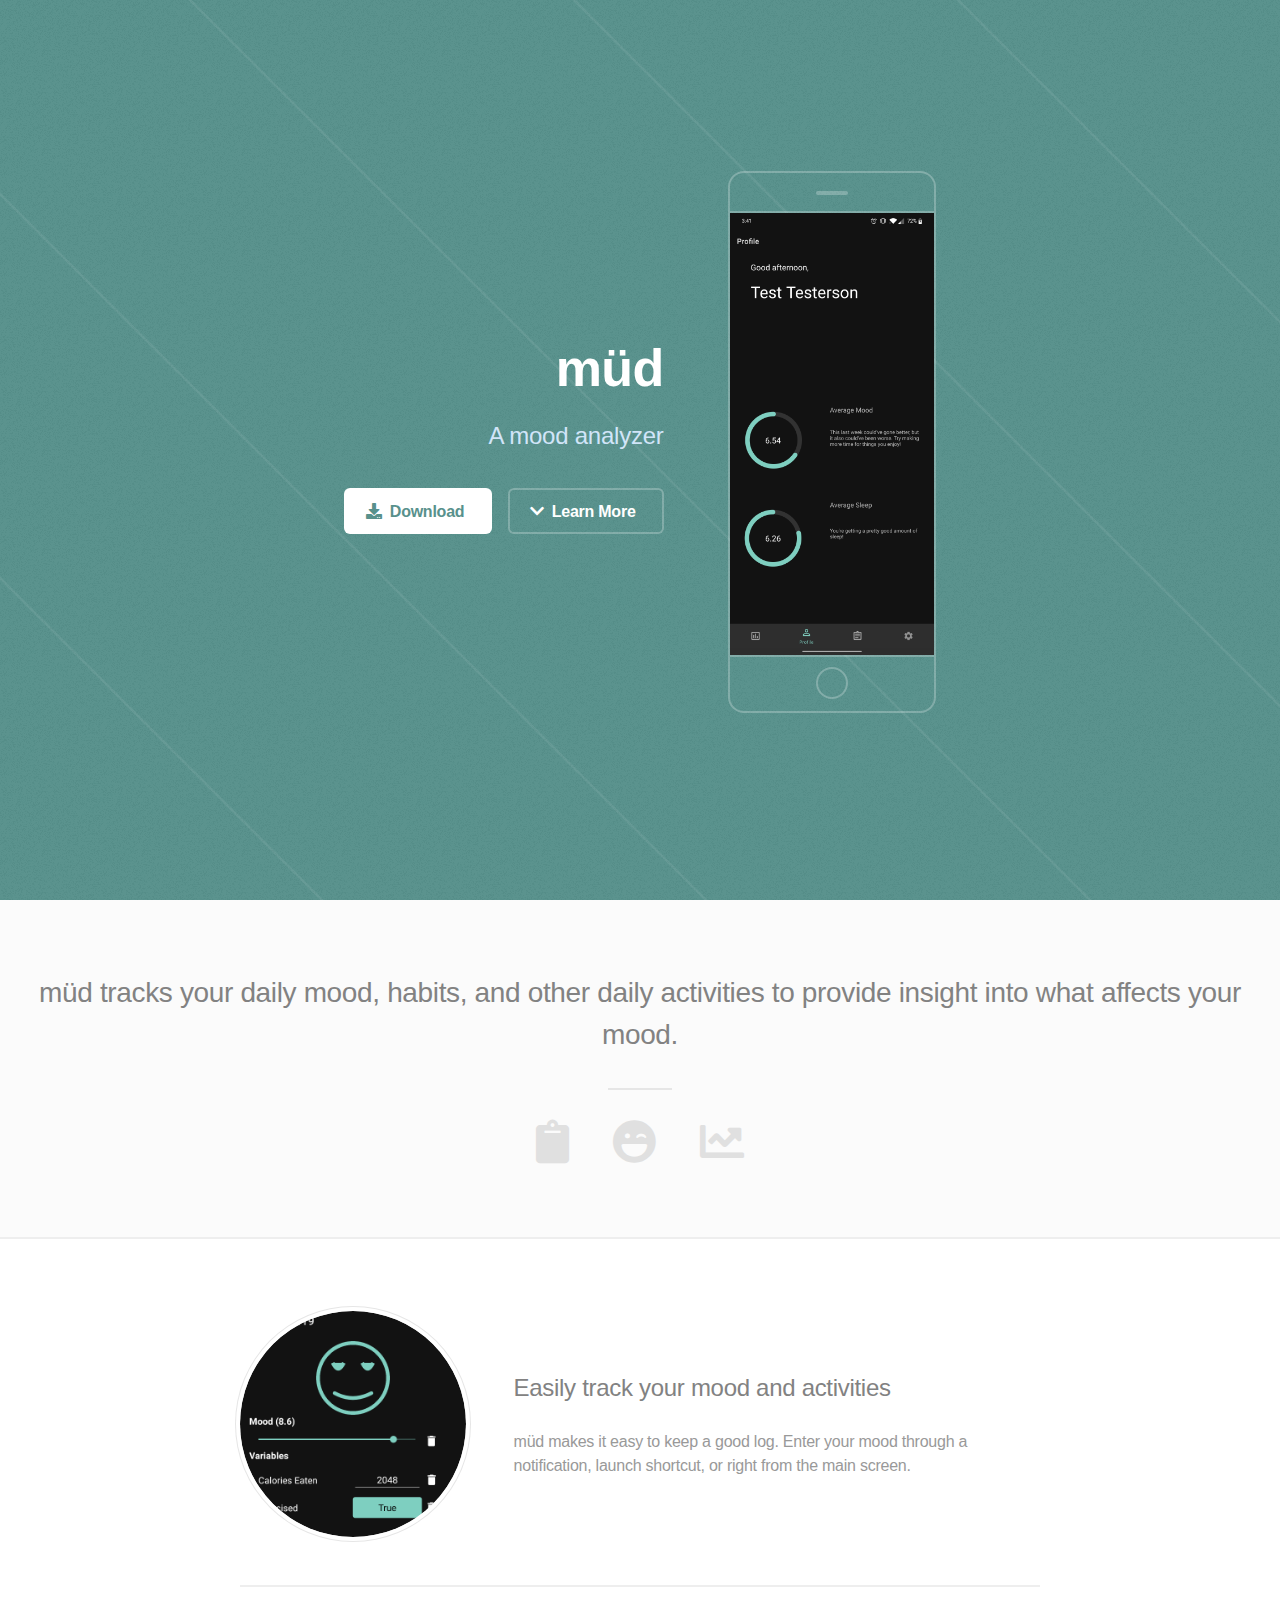
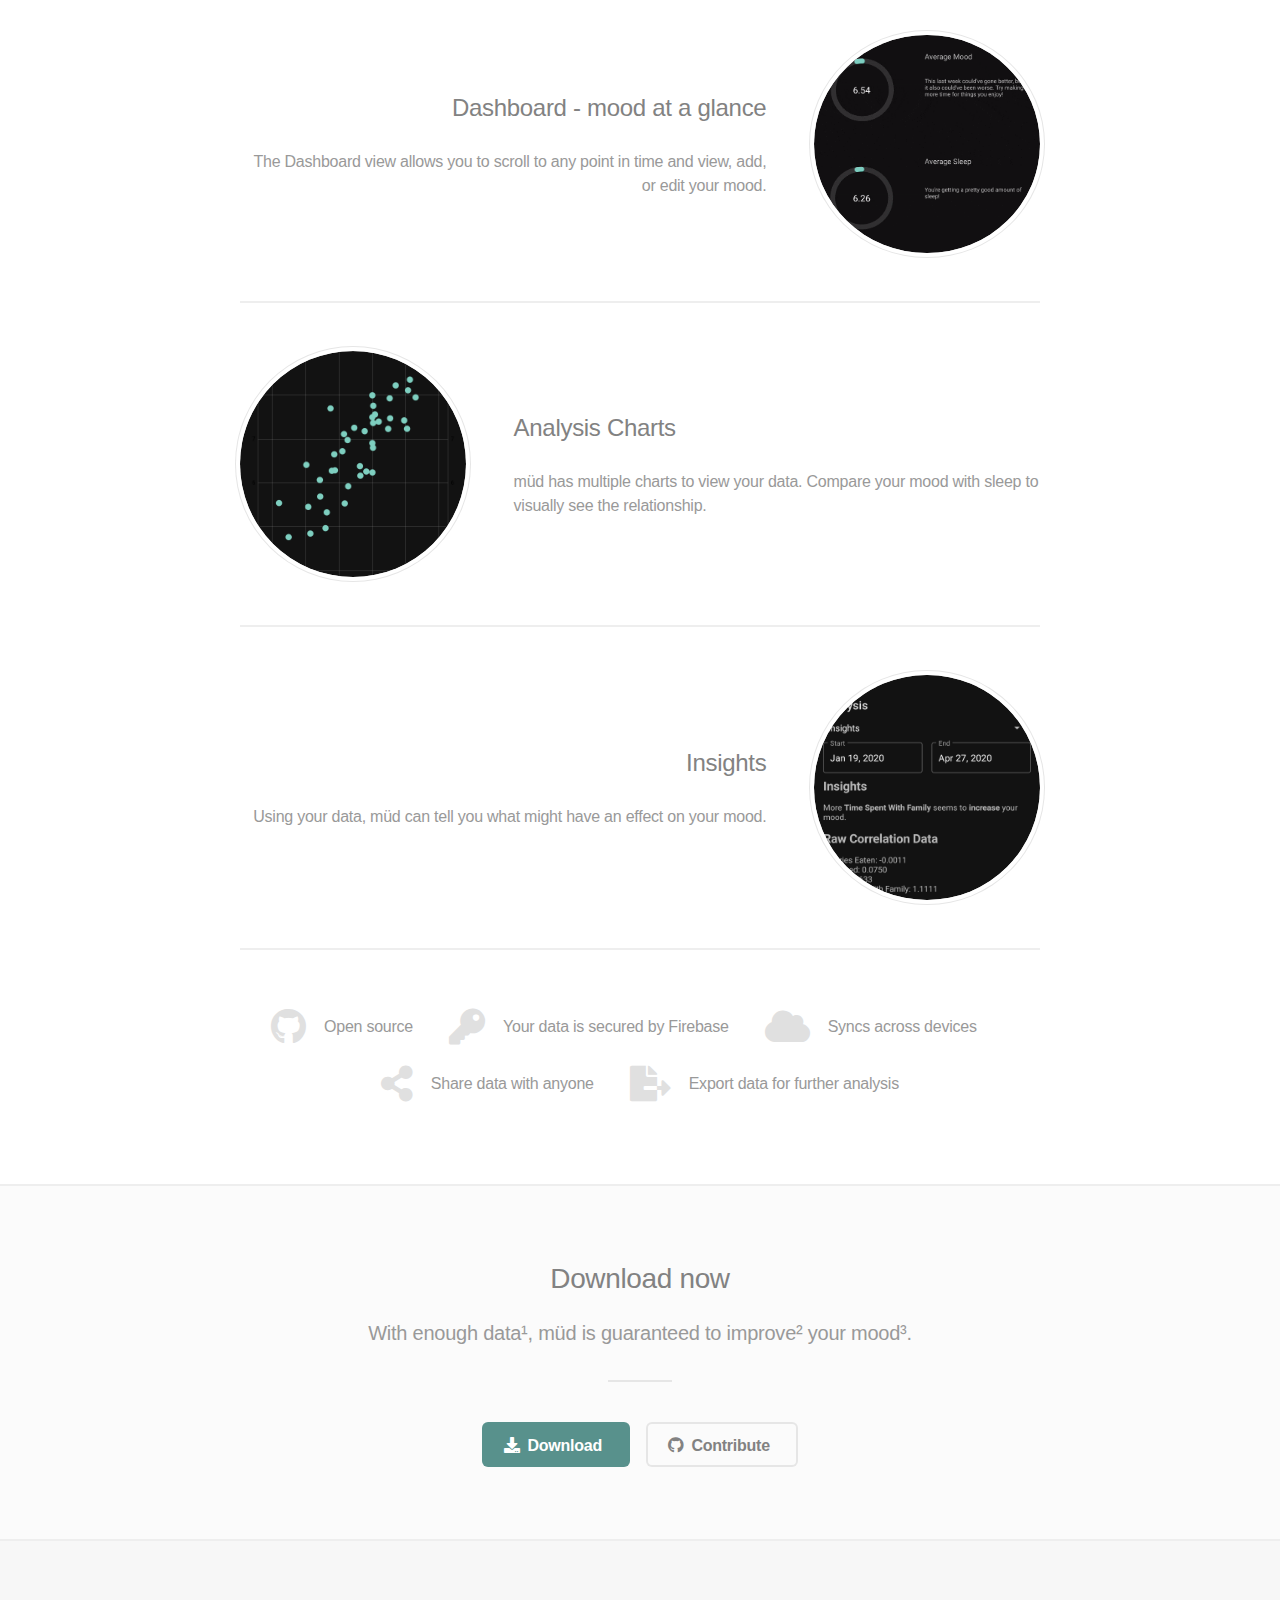
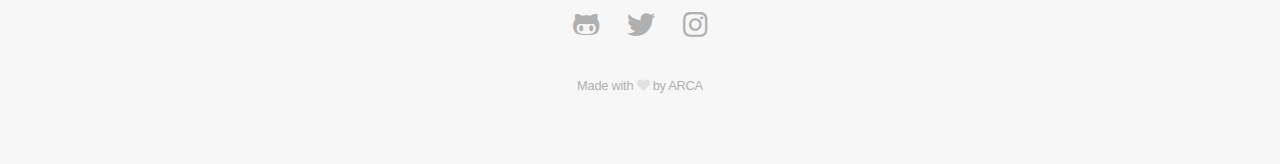
==== commit ad78309e: "Updated images to use the new dashboard" ====
--- a/public/index.html
+++ b/public/index.html
@@ -25,7 +25,7 @@
 						<li><a href="#one" class="button icon solid fa-chevron-down scrolly">Learn More</a></li>
 					</ul>
 				</div>
-				<div class="image phone"><div class="inner"><img src="images/screen.png" alt="" /></div></div>
+				<div class="image phone"><div class="inner"><img src="images/screen.jpg" alt="" /></div></div>
 			</header>
 
 		<!-- One -->
@@ -51,7 +51,7 @@
 						</div>
 					</section>
 					<section class="spotlight">
-						<div class="image"><img src="images/pic02.png" alt="" /></div>
+						<div class="image"><img src="images/pic02.gif" alt="" /></div>
 						<div class="content">
 							<h3>Dashboard - mood at a glance</h3>
 							<p>The Dashboard view allows you to scroll to any point in time and view, add, or edit your mood.</p>
